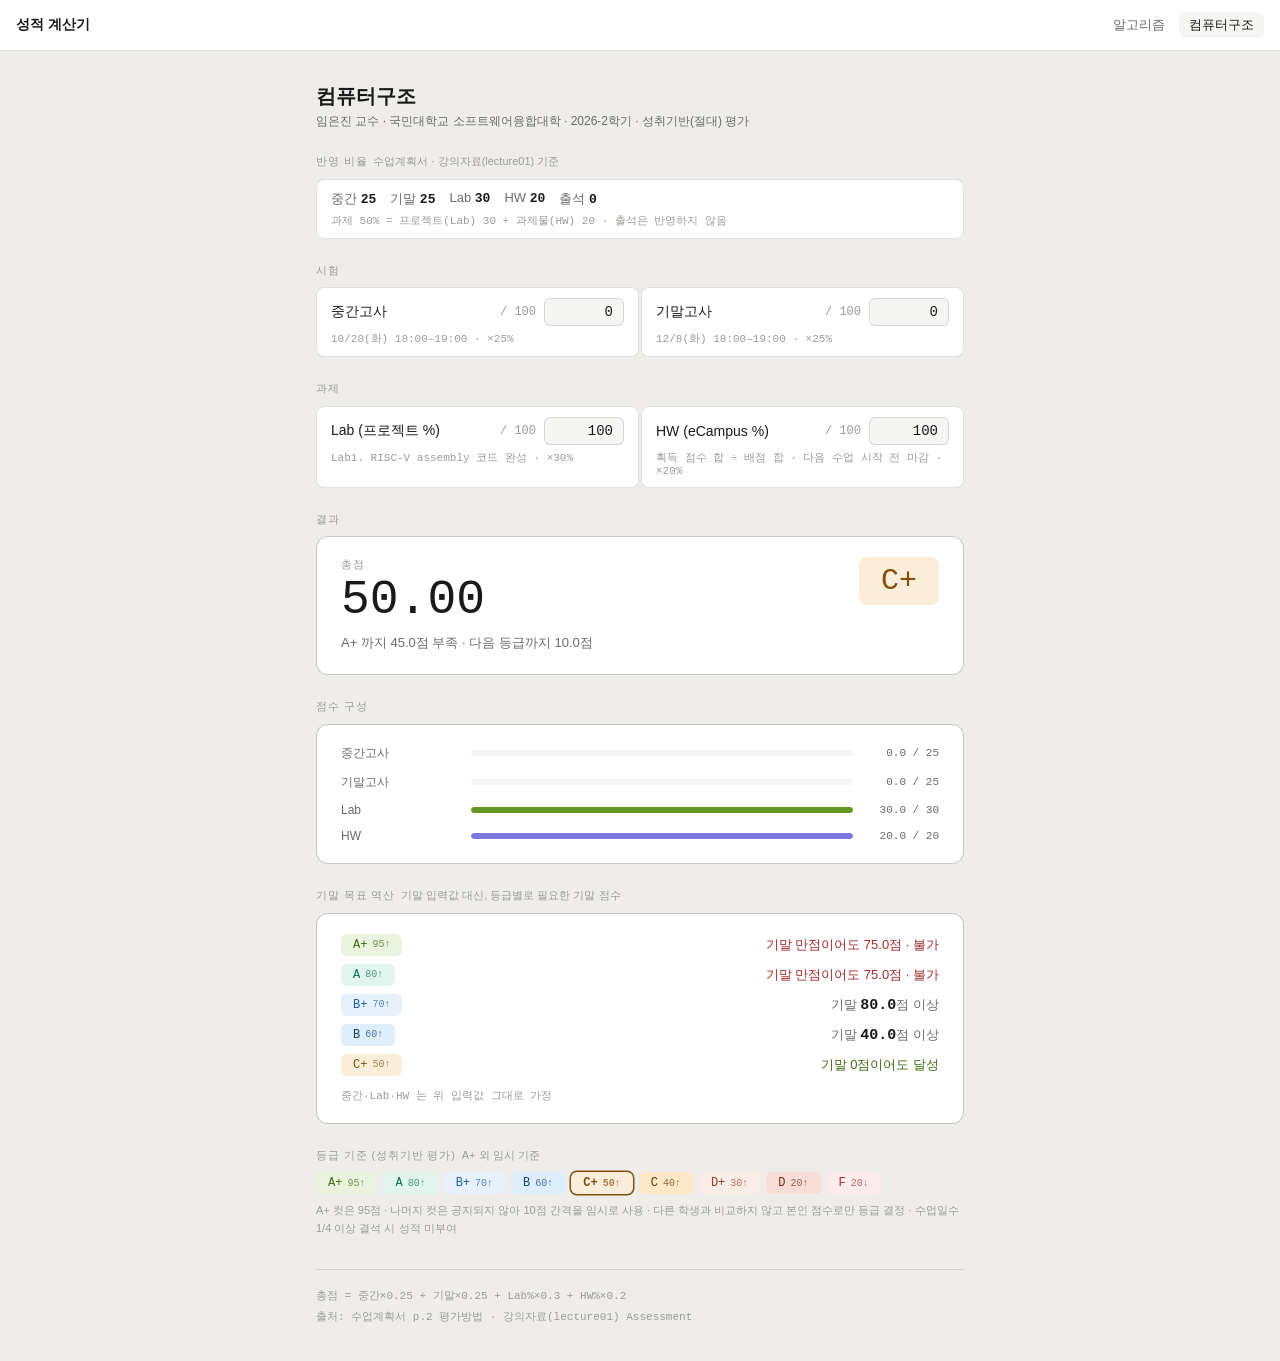
==== ca.html @ c1d2cad6 "fix: 컴퓨터구조 향상분 보너스 제거, A+ 컷 95점으로 변경 - 향상분 없음 확인 → 가중치 입력·막대·역산 반영 제거 - A+ 95 (나머지 컷은 미공지라 임시 10점 간격" ====
<!DOCTYPE html>
<html lang="ko">
<head>
  <meta charset="UTF-8">
  <meta name="viewport" content="width=device-width, initial-scale=1.0">
  <title>컴퓨터구조 성적 계산기</title>
  <meta name="description" content="국민대 소프트웨어융합대학 컴퓨터구조(임은진 교수) 2026-2학기 성적 계산기">
  <link rel="stylesheet" href="style.css">
</head>
<body>
  <nav class="nav">
    <a class="nav-brand" href="index.html">성적 계산기</a>
    <div class="nav-links">
      <a href="index.html" class="nav-link">알고리즘</a>
      <a href="ca.html" class="nav-link active">컴퓨터구조</a>
    </div>
  </nav>

  <div class="container">
    <div class="page-header">
      <h1>컴퓨터구조</h1>
      <p>임은진 교수 · 국민대학교 소프트웨어융합대학 · 2026-2학기 · 성취기반(절대) 평가</p>
    </div>

    <!-- 반영 비율 -->
    <p class="section-label">
      반영 비율
      <span class="section-label-sub">수업계획서 · 강의자료(lecture01) 기준</span>
    </p>
    <div class="input-card">
      <div class="weights-row">
        <span>중간 <b>25</b></span><span>기말 <b>25</b></span><span>Lab <b>30</b></span>
        <span>HW <b>20</b></span><span>출석 <b>0</b></span>
      </div>
      <div class="convert-hint">과제 50% = 프로젝트(Lab) 30 + 과제물(HW) 20 · 출석은 반영하지 않음</div>
    </div>

    <!-- 시험 -->
    <p class="section-label">시험</p>
    <div class="input-grid-2">
      <div class="input-card">
        <div class="input-row">
          <span class="input-label">중간고사</span>
          <div class="input-right">
            <span class="input-max">/ 100</span>
            <input type="number" id="mid" min="0" max="100" step="0.5" value="0">
          </div>
        </div>
        <div class="convert-hint">10/20(화) 18:00–19:00 · ×25%</div>
      </div>
      <div class="input-card">
        <div class="input-row">
          <span class="input-label">기말고사</span>
          <div class="input-right">
            <span class="input-max">/ 100</span>
            <input type="number" id="fin" min="0" max="100" step="0.5" value="0">
          </div>
        </div>
        <div class="convert-hint">12/8(화) 18:00–19:00 · ×25%</div>
      </div>
    </div>

    <!-- 과제 -->
    <p class="section-label">과제</p>
    <div class="input-grid-2">
      <div class="input-card">
        <div class="input-row">
          <span class="input-label">Lab (프로젝트 %)</span>
          <div class="input-right">
            <span class="input-max">/ 100</span>
            <input type="number" id="lab" min="0" max="100" step="1" value="100">
          </div>
        </div>
        <div class="convert-hint">Lab1. RISC-V assembly 코드 완성 · ×30%</div>
      </div>
      <div class="input-card">
        <div class="input-row">
          <span class="input-label">HW (eCampus %)</span>
          <div class="input-right">
            <span class="input-max">/ 100</span>
            <input type="number" id="hw" min="0" max="100" step="1" value="100">
          </div>
        </div>
        <div class="convert-hint">획득 점수 합 ÷ 배점 합 · 다음 수업 시작 전 마감 · ×20%</div>
      </div>
    </div>

    <!-- 결과 -->
    <p class="section-label">결과</p>
    <div class="result-card">
      <div class="result-top">
        <div>
          <div class="result-label">총점</div>
          <div class="score-total" id="total">0.00</div>
        </div>
        <div class="grade-badge grade-f" id="grade-badge">F</div>
      </div>
      <div class="hint-text" id="hint"></div>
    </div>

    <!-- 점수 구성 바 차트 -->
    <p class="section-label">점수 구성</p>
    <div class="result-card">
      <div class="bar-section">
        <div class="bar-row">
          <span class="bar-label">중간고사</span>
          <div class="bar-track"><div class="bar-fill" id="bar-mid"></div></div>
          <span class="bar-val" id="bar-mid-val">0.0 / 25</span>
        </div>
        <div class="bar-row">
          <span class="bar-label">기말고사</span>
          <div class="bar-track"><div class="bar-fill" id="bar-fin"></div></div>
          <span class="bar-val" id="bar-fin-val">0.0 / 25</span>
        </div>
        <div class="bar-row">
          <span class="bar-label">Lab</span>
          <div class="bar-track"><div class="bar-fill" id="bar-lab"></div></div>
          <span class="bar-val" id="bar-lab-val">0.0 / 30</span>
        </div>
        <div class="bar-row">
          <span class="bar-label">HW</span>
          <div class="bar-track"><div class="bar-fill" id="bar-hw"></div></div>
          <span class="bar-val" id="bar-hw-val">0.0 / 20</span>
        </div>
      </div>
    </div>

    <!-- 기말 목표 역산 -->
    <p class="section-label">
      기말 목표 역산
      <span class="section-label-sub">기말 입력값 대신, 등급별로 필요한 기말 점수</span>
    </p>
    <div class="result-card">
      <div class="goal-list" id="goal-list"></div>
      <div class="convert-hint goal-note">중간·Lab·HW 는 위 입력값 그대로 가정</div>
    </div>

    <!-- 등급 기준 -->
    <p class="section-label">
      등급 기준 (성취기반 평가)
      <span class="section-label-sub">A+ 외 임시 기준</span>
    </p>
    <div class="grade-chips" id="grade-chips">
      <div class="grade-chip grade-ap" data-grade="A+">A+ <span class="threshold">95↑</span></div>
      <div class="grade-chip grade-a" data-grade="A">A <span class="threshold">80↑</span></div>
      <div class="grade-chip grade-bp" data-grade="B+">B+ <span class="threshold">70↑</span></div>
      <div class="grade-chip grade-b" data-grade="B">B <span class="threshold">60↑</span></div>
      <div class="grade-chip grade-cp" data-grade="C+">C+ <span class="threshold">50↑</span></div>
      <div class="grade-chip grade-c" data-grade="C">C <span class="threshold">40↑</span></div>
      <div class="grade-chip grade-dp" data-grade="D+">D+ <span class="threshold">30↑</span></div>
      <div class="grade-chip grade-d" data-grade="D">D <span class="threshold">20↑</span></div>
      <div class="grade-chip grade-f" data-grade="F">F <span class="threshold">20↓</span></div>
    </div>
    <p class="grade-note">A+ 컷은 95점 · 나머지 컷은 공지되지 않아 10점 간격을 임시로 사용 · 다른 학생과 비교하지 않고 본인 점수로만 등급 결정 · 수업일수 1/4 이상 결석 시 성적 미부여</p>

    <div class="page-footer">
      <div class="formula-text">
        총점 = 중간×0.25 + 기말×0.25 + Lab%×0.3 + HW%×0.2<br>
        출처: 수업계획서 p.2 평가방법 · 강의자료(lecture01) Assessment
      </div>
    </div>
  </div>

  <script>
    const W = { mid: 25, fin: 25, lab: 30, hw: 20 }; // 수업계획서 평가방법
    const GRADES = [
      [95, 'A+', 'grade-ap'], [80, 'A', 'grade-a'], [70, 'B+', 'grade-bp'],
      [60, 'B', 'grade-b'], [50, 'C+', 'grade-cp'], [40, 'C', 'grade-c'],
      [30, 'D+', 'grade-dp'], [20, 'D', 'grade-d'],
    ];
    const GOAL_TARGETS = GRADES.slice(0, 5); // A+ ~ C+

    function clamp(v, mn, mx) { return Math.min(mx, Math.max(mn, parseFloat(v) || 0)); }
    function val(id, mn, mx) { return clamp(document.getElementById(id).value, mn, mx); }
    function setText(id, text) { document.getElementById(id).textContent = text; }

    function getGrade(s) {
      for (const [min, label, cls] of GRADES) if (s >= min) return [label, cls];
      return ['F', 'grade-f'];
    }

    function setBar(id, v, max, color) {
      const fill = document.getElementById(id);
      fill.style.width = (max > 0 ? Math.min(v / max, 1) * 100 : 0) + '%';
      fill.style.background = color;
      setText(id + '-val', `${v.toFixed(1)} / ${max}`);
    }

    // 기말 점수 f(0~100)로 목표 총점 target 에 닿으려면 필요한 최소 f. total(f) = base + wf·f
    function neededFinal(target, base, wf) {
      if (base >= target) return 0;
      const f = (target - base) / wf;
      return f > 100 ? null : f;
    }

    function renderGoals(base, wf) {
      const maxTotal = base + wf * 100;
      document.getElementById('goal-list').innerHTML = GOAL_TARGETS.map(([min, label, cls]) => {
        const f = neededFinal(min, base, wf);
        let text;
        if (f === 0)        text = '<span class="goal-ok">기말 0점이어도 달성</span>';
        else if (f === null) text = `<span class="goal-no">기말 만점이어도 ${maxTotal.toFixed(1)}점 · 불가</span>`;
        else                text = `기말 <b>${(Math.ceil(f * 10 - 1e-9) / 10).toFixed(1)}</b>점 이상`;
        return `<div class="goal-row"><span class="grade-chip ${cls}">${label} <span class="threshold">${min}↑</span></span><span class="goal-text">${text}</span></div>`;
      }).join('');
    }

    function calc() {
      const vMid  = val('mid', 0, 100) * W.mid / 100;
      const vFin  = val('fin', 0, 100) * W.fin / 100;
      const vLab  = val('lab', 0, 100) * W.lab / 100;
      const vHw   = val('hw', 0, 100) * W.hw / 100;
      const base  = vMid + vLab + vHw; // 기말 제외
      const total = base + vFin;

      setText('total', total.toFixed(2));

      const [grade, gradeClass] = getGrade(total);
      const badge = document.getElementById('grade-badge');
      badge.textContent = grade;
      badge.className = 'grade-badge ' + gradeClass;
      document.querySelectorAll('#grade-chips .grade-chip').forEach(c =>
        c.classList.toggle('current', c.dataset.grade === grade));

      const aPlus = GRADES[0][0];
      if (total >= aPlus) {
        setText('hint', `A+ 기준(${aPlus}점)을 충족합니다`);
      } else {
        const nextUp = Math.min(...GRADES.map(g => g[0]).filter(t => t > total));
        setText('hint', `A+ 까지 ${(aPlus - total).toFixed(1)}점 부족  ·  다음 등급까지 ${(nextUp - total).toFixed(1)}점`);
      }

      setBar('bar-mid', vMid, W.mid, '#378ADD');
      setBar('bar-fin', vFin, W.fin, '#1D9E75');
      setBar('bar-lab', vLab, W.lab, '#639922');
      setBar('bar-hw',  vHw,  W.hw,  '#7F77DD');

      renderGoals(base, W.fin / 100);
    }

    document.querySelectorAll('input[type=number]').forEach(el => el.addEventListener('input', calc));
    calc();
  </script>
</body>
</html>
---- style.css ----
:root {
  --bg: #ffffff;
  --bg-secondary: #f5f5f3;
  --bg-tertiary: #eeede9;
  --text: #1a1a1a;
  --text-secondary: #6b6b68;
  --text-tertiary: #9b9b98;
  --border: rgba(0,0,0,0.12);
  --border-strong: rgba(0,0,0,0.22);
  --radius-md: 8px;
  --radius-lg: 12px;
  --font-mono: 'SF Mono', 'Fira Code', monospace;
  --font-sans: 'Pretendard', -apple-system, BlinkMacSystemFont, 'Segoe UI', sans-serif;
}

@media (prefers-color-scheme: dark) {
  :root {
    --bg: #1e1e1c;
    --bg-secondary: #272725;
    --bg-tertiary: #2f2f2c;
    --text: #f0efeb;
    --text-secondary: #9b9b98;
    --text-tertiary: #6b6b68;
    --border: rgba(255,255,255,0.10);
    --border-strong: rgba(255,255,255,0.18);
  }
}

*, *::before, *::after { box-sizing: border-box; margin: 0; padding: 0; }

body {
  font-family: var(--font-sans);
  background: var(--bg-tertiary);
  color: var(--text);
  min-height: 100vh;
}

/* ── Nav ── */
.nav {
  display: flex;
  align-items: center;
  justify-content: space-between;
  border-bottom: 0.5px solid var(--border);
  padding: 0.75rem 1rem;
  background: var(--bg);
  position: sticky;
  top: 0;
  z-index: 10;
}

.nav-brand {
  font-size: 14px;
  font-weight: 600;
  color: var(--text);
  text-decoration: none;
}

.nav-links { display: flex; gap: 4px; }

.nav-link {
  font-size: 13px;
  color: var(--text-secondary);
  text-decoration: none;
  padding: 4px 10px;
  border-radius: 6px;
  transition: color 0.1s, background 0.1s;
}

.nav-link:hover { color: var(--text); background: var(--bg-secondary); }
.nav-link.active { color: var(--text); font-weight: 500; background: var(--bg-secondary); }

/* ── Container ── */
.container {
  max-width: 680px;
  margin: 0 auto;
  padding: 2rem 1rem;
}

/* ── Page header ── */
.page-header { margin-bottom: 0.25rem; }
.page-header h1 { font-size: 20px; font-weight: 600; margin-bottom: 3px; }
.page-header p { font-size: 12px; color: var(--text-secondary); }

/* ── Section label ── */
.section-label {
  font-size: 11px;
  font-weight: 500;
  color: var(--text-tertiary);
  letter-spacing: 0.08em;
  text-transform: uppercase;
  margin: 1.5rem 0 0.6rem;
  display: flex;
  align-items: center;
  gap: 6px;
}

.section-label-sub {
  font-size: 11px;
  font-weight: 400;
  color: var(--text-tertiary);
  text-transform: none;
  letter-spacing: 0;
}

/* ── Input stack ── */
.input-stack { display: flex; flex-direction: column; gap: 2px; }

/* ── Input card ── */
.input-card {
  background: var(--bg);
  border: 0.5px solid var(--border);
  border-radius: var(--radius-md);
  padding: 10px 14px;
}

.input-row {
  display: flex;
  align-items: center;
  justify-content: space-between;
}

.input-label { font-size: 14px; color: var(--text); }

.input-right { display: flex; align-items: center; gap: 8px; }

.input-max {
  font-size: 12px;
  color: var(--text-tertiary);
  font-family: var(--font-mono);
}

/* ── Number input ── */
input[type=number] {
  font-family: var(--font-mono);
  font-size: 14px;
  font-weight: 500;
  background: var(--bg-secondary);
  color: var(--text);
  width: 80px;
  text-align: right;
  border: 0.5px solid var(--border);
  border-radius: 6px;
  padding: 5px 10px;
  outline: none;
  -moz-appearance: textfield;
}

input[type=number]:focus { border-color: var(--border-strong); }

input[type=number]::-webkit-outer-spin-button,
input[type=number]::-webkit-inner-spin-button {
  -webkit-appearance: none;
  margin: 0;
}

/* ── Subtotal row ── */
.subtotal-row {
  display: flex;
  justify-content: space-between;
  align-items: center;
  margin-top: 8px;
  padding-top: 8px;
  border-top: 0.5px solid var(--border);
}

.subtotal-label { font-size: 12px; color: var(--text-secondary); }
.subtotal-val { font-size: 12px; font-family: var(--font-mono); color: var(--text); }

/* ── Convert / bonus hint ── */
.convert-hint {
  font-size: 11px;
  color: var(--text-tertiary);
  font-family: var(--font-mono);
  margin-top: 5px;
}

/* ── Result card ── */
.result-card {
  background: var(--bg);
  border: 0.5px solid var(--border-strong);
  border-radius: var(--radius-lg);
  padding: 1.25rem 1.5rem;
}

.result-top {
  display: flex;
  align-items: flex-start;
  justify-content: space-between;
}

.result-label {
  font-size: 11px;
  font-weight: 500;
  color: var(--text-tertiary);
  letter-spacing: 0.08em;
  text-transform: uppercase;
  margin-bottom: 4px;
}

.score-total {
  font-size: 48px;
  font-weight: 500;
  font-family: var(--font-mono);
  line-height: 1;
  color: var(--text);
}

/* ── Grade badge ── */
.grade-badge {
  font-size: 30px;
  font-weight: 500;
  font-family: var(--font-mono);
  padding: 6px 22px;
  border-radius: var(--radius-md);
  line-height: 1.2;
  white-space: nowrap;
}

/* ── Grade badge colors ── */
.grade-ap { background: #EAF3DE; color: #3B6D11; }
.grade-a  { background: #E1F5EE; color: #0F6E56; }
.grade-bp { background: #E6F1FB; color: #185FA5; }
.grade-b  { background: #deeefb; color: #0C447C; }
.grade-cp { background: #FAEEDA; color: #854F0B; }
.grade-c  { background: #fde8c8; color: #633806; }
.grade-dp { background: #FAECE7; color: #993C1D; }
.grade-d  { background: #f7ddd5; color: #712B13; }
.grade-f  { background: #FCEBEB; color: #A32D2D; }

@media (prefers-color-scheme: dark) {
  .grade-ap { background: #173404; color: #C0DD97; }
  .grade-a  { background: #04342C; color: #9FE1CB; }
  .grade-bp { background: #042C53; color: #B5D4F4; }
  .grade-b  { background: #042C53; color: #85B7EB; }
  .grade-cp { background: #412402; color: #FAC775; }
  .grade-c  { background: #412402; color: #EF9F27; }
  .grade-dp { background: #4A1B0C; color: #F0997B; }
  .grade-d  { background: #4A1B0C; color: #F5C4B3; }
  .grade-f  { background: #501313; color: #F7C1C1; }
}

/* ── Hint text ── */
.hint-text {
  font-size: 13px;
  color: var(--text-secondary);
  margin-top: 10px;
  min-height: 20px;
}

/* ── Bar chart ── */
.bar-section { display: flex; flex-direction: column; gap: 12px; }

.bar-row { display: flex; align-items: center; gap: 10px; }

.bar-label {
  font-size: 12px;
  color: var(--text-secondary);
  width: 120px;
  flex-shrink: 0;
}

.bar-track {
  flex: 1;
  height: 6px;
  background: var(--bg-secondary);
  border-radius: 3px;
  overflow: hidden;
}

.bar-fill {
  height: 100%;
  border-radius: 3px;
  width: 0%;
  transition: width 0.35s cubic-bezier(0.4,0,0.2,1);
}

.bar-val {
  font-size: 11px;
  font-family: var(--font-mono);
  color: var(--text-secondary);
  width: 76px;
  text-align: right;
  flex-shrink: 0;
}

/* ── Grade chips table ── */
.grade-chips { display: flex; flex-wrap: wrap; gap: 6px; }

.grade-chip {
  font-size: 12px;
  font-family: var(--font-mono);
  padding: 4px 12px;
  border-radius: 6px;
  display: flex;
  align-items: center;
  gap: 5px;
}

.grade-chip .threshold { font-size: 10px; opacity: 0.7; }

.grade-note {
  font-size: 11px;
  color: var(--text-tertiary);
  margin-top: 8px;
  line-height: 1.6;
}

/* ── Footer ── */
.page-footer {
  margin-top: 2rem;
  padding-top: 1rem;
  border-top: 0.5px solid var(--border);
}

.formula-text {
  font-size: 11px;
  font-family: var(--font-mono);
  color: var(--text-tertiary);
  line-height: 1.9;
}

/* ── Segmented control (preset) ── */
.seg-group {
  display: flex;
  gap: 2px;
  background: var(--bg-secondary);
  border-radius: 7px;
  padding: 2px;
  width: 100%;
}

.seg-btn {
  flex: 1;
  font-family: var(--font-sans);
  font-size: 13px;
  color: var(--text-secondary);
  background: transparent;
  border: none;
  border-radius: 5px;
  padding: 6px 10px;
  cursor: pointer;
  transition: color 0.1s, background 0.1s;
}

.seg-btn:hover { color: var(--text); }
.seg-btn.active { color: var(--text); font-weight: 500; background: var(--bg); box-shadow: 0 0 0 0.5px var(--border-strong); }

.seg-compact { margin-top: 8px; }
.seg-compact .seg-btn { font-size: 12px; padding: 5px 6px; }

.weights-row {
  display: flex;
  flex-wrap: wrap;
  gap: 4px 14px;
  font-size: 13px;
  color: var(--text-secondary);
}
.weights-row b { font-family: var(--font-mono); font-weight: 600; color: var(--text); }

/* ── Goal (기말 역산) ── */
.goal-list { display: flex; flex-direction: column; gap: 8px; }

.goal-row {
  display: flex;
  align-items: center;
  justify-content: space-between;
  gap: 10px;
}

.goal-text { font-size: 13px; color: var(--text-secondary); text-align: right; }
.goal-text b { font-family: var(--font-mono); font-size: 15px; font-weight: 600; color: var(--text); }
.goal-ok { color: #3B6D11; }
.goal-no { color: #A32D2D; }
.goal-note { margin-top: 12px; }

@media (prefers-color-scheme: dark) {
  .goal-ok { color: #C0DD97; }
  .goal-no { color: #F7C1C1; }
}

.grade-chip.current { box-shadow: 0 0 0 1.5px currentColor; font-weight: 600; }

.hidden { display: none !important; }
.input-grid-2 .span-2 { grid-column: 1 / -1; }

/* ── 2-col grid for inputs ── */
.input-grid-2 {
  display: grid;
  grid-template-columns: 1fr 1fr;
  gap: 2px;
}

/* ── Responsive ── */
@media (max-width: 520px) {
  .input-grid-2 { grid-template-columns: 1fr; }
  .score-total { font-size: 40px; }
  .bar-label { width: 90px; }
  .bar-val { width: 62px; }
  .grade-badge { font-size: 24px; padding: 6px 14px; }
}
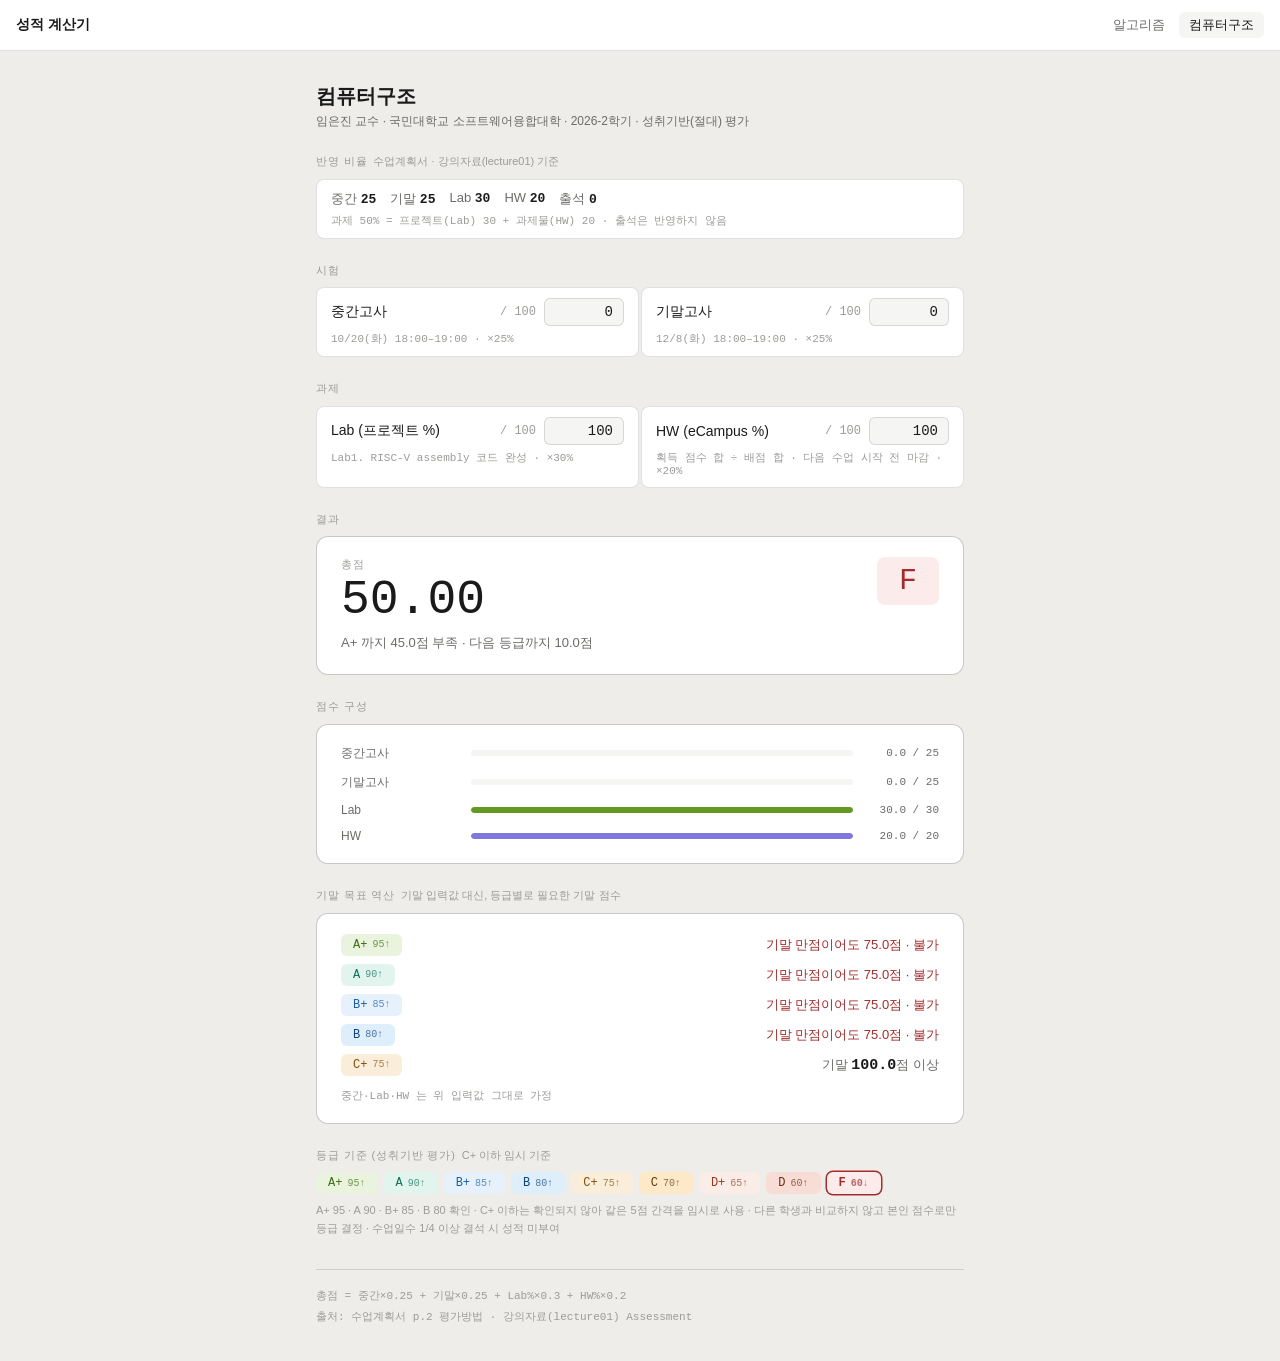
==== commit 6a2c9181: "fix: 컴퓨터구조 등급 컷 A 90 · B+ 85 · B 80 반영 - C+ 이하는 미확인이라 같은 5점 간격(75/70/65/60)으로 임시 표시  Co-Authored-By:" ====
--- a/ca.html
+++ b/ca.html
@@ -138,20 +138,20 @@
     <!-- 등급 기준 -->
     <p class="section-label">
       등급 기준 (성취기반 평가)
-      <span class="section-label-sub">A+ 외 임시 기준</span>
+      <span class="section-label-sub">C+ 이하 임시 기준</span>
     </p>
     <div class="grade-chips" id="grade-chips">
       <div class="grade-chip grade-ap" data-grade="A+">A+ <span class="threshold">95↑</span></div>
-      <div class="grade-chip grade-a" data-grade="A">A <span class="threshold">80↑</span></div>
-      <div class="grade-chip grade-bp" data-grade="B+">B+ <span class="threshold">70↑</span></div>
-      <div class="grade-chip grade-b" data-grade="B">B <span class="threshold">60↑</span></div>
-      <div class="grade-chip grade-cp" data-grade="C+">C+ <span class="threshold">50↑</span></div>
-      <div class="grade-chip grade-c" data-grade="C">C <span class="threshold">40↑</span></div>
-      <div class="grade-chip grade-dp" data-grade="D+">D+ <span class="threshold">30↑</span></div>
-      <div class="grade-chip grade-d" data-grade="D">D <span class="threshold">20↑</span></div>
-      <div class="grade-chip grade-f" data-grade="F">F <span class="threshold">20↓</span></div>
-    </div>
-    <p class="grade-note">A+ 컷은 95점 · 나머지 컷은 공지되지 않아 10점 간격을 임시로 사용 · 다른 학생과 비교하지 않고 본인 점수로만 등급 결정 · 수업일수 1/4 이상 결석 시 성적 미부여</p>
+      <div class="grade-chip grade-a" data-grade="A">A <span class="threshold">90↑</span></div>
+      <div class="grade-chip grade-bp" data-grade="B+">B+ <span class="threshold">85↑</span></div>
+      <div class="grade-chip grade-b" data-grade="B">B <span class="threshold">80↑</span></div>
+      <div class="grade-chip grade-cp" data-grade="C+">C+ <span class="threshold">75↑</span></div>
+      <div class="grade-chip grade-c" data-grade="C">C <span class="threshold">70↑</span></div>
+      <div class="grade-chip grade-dp" data-grade="D+">D+ <span class="threshold">65↑</span></div>
+      <div class="grade-chip grade-d" data-grade="D">D <span class="threshold">60↑</span></div>
+      <div class="grade-chip grade-f" data-grade="F">F <span class="threshold">60↓</span></div>
+    </div>
+    <p class="grade-note">A+ 95 · A 90 · B+ 85 · B 80 확인 · C+ 이하는 확인되지 않아 같은 5점 간격을 임시로 사용 · 다른 학생과 비교하지 않고 본인 점수로만 등급 결정 · 수업일수 1/4 이상 결석 시 성적 미부여</p>
 
     <div class="page-footer">
       <div class="formula-text">
@@ -164,9 +164,9 @@
   <script>
     const W = { mid: 25, fin: 25, lab: 30, hw: 20 }; // 수업계획서 평가방법
     const GRADES = [
-      [95, 'A+', 'grade-ap'], [80, 'A', 'grade-a'], [70, 'B+', 'grade-bp'],
-      [60, 'B', 'grade-b'], [50, 'C+', 'grade-cp'], [40, 'C', 'grade-c'],
-      [30, 'D+', 'grade-dp'], [20, 'D', 'grade-d'],
+      [95, 'A+', 'grade-ap'], [90, 'A', 'grade-a'], [85, 'B+', 'grade-bp'],
+      [80, 'B', 'grade-b'], [75, 'C+', 'grade-cp'], [70, 'C', 'grade-c'], // C+ 이하 임시
+      [65, 'D+', 'grade-dp'], [60, 'D', 'grade-d'],
     ];
     const GOAL_TARGETS = GRADES.slice(0, 5); // A+ ~ C+
 
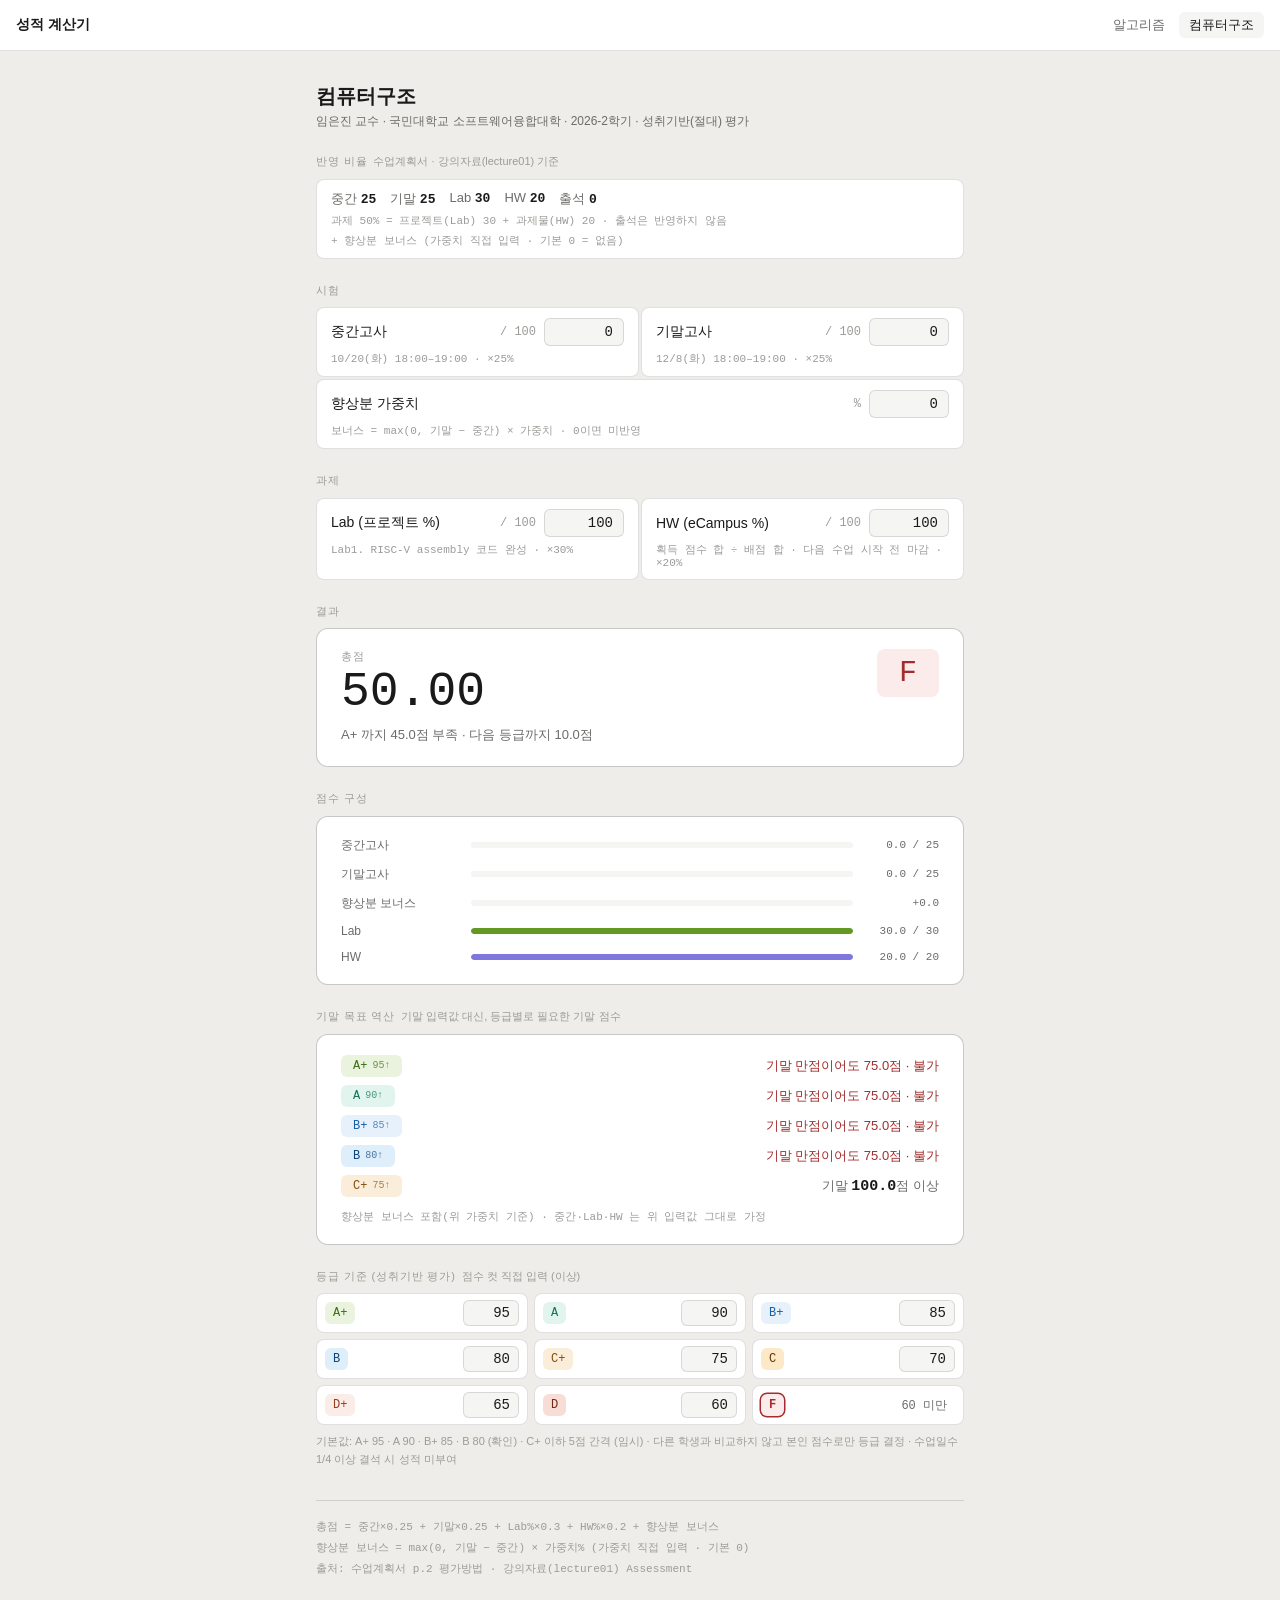
==== commit b61b5044: "feat: 컴퓨터구조 등급 컷·향상분 가중치 직접 입력 - 등급 컷 A+~D 입력칸(기본 95/90/85/80 확인, C+ 이하 임시), F 는 D컷 미만 자동 - 컷 순서가 어긋" ====
--- a/ca.html
+++ b/ca.html
@@ -33,6 +33,7 @@
         <span>HW <b>20</b></span><span>출석 <b>0</b></span>
       </div>
       <div class="convert-hint">과제 50% = 프로젝트(Lab) 30 + 과제물(HW) 20 · 출석은 반영하지 않음</div>
+      <div class="convert-hint">+ 향상분 보너스 (가중치 직접 입력 · 기본 0 = 없음)</div>
     </div>
 
     <!-- 시험 -->
@@ -57,6 +58,16 @@
           </div>
         </div>
         <div class="convert-hint">12/8(화) 18:00–19:00 · ×25%</div>
+      </div>
+      <div class="input-card span-2">
+        <div class="input-row">
+          <span class="input-label">향상분 가중치</span>
+          <div class="input-right">
+            <span class="input-max">%</span>
+            <input type="number" id="bonus-w" min="0" max="100" step="5" value="0">
+          </div>
+        </div>
+        <div class="convert-hint" id="bonus-hint">보너스 = max(0, 기말 − 중간) × 가중치 · 0이면 미반영</div>
       </div>
     </div>
 
@@ -113,6 +124,11 @@
           <span class="bar-val" id="bar-fin-val">0.0 / 25</span>
         </div>
         <div class="bar-row">
+          <span class="bar-label">향상분 보너스</span>
+          <div class="bar-track"><div class="bar-fill" id="bar-bonus"></div></div>
+          <span class="bar-val" id="bar-bonus-val">+0.0</span>
+        </div>
+        <div class="bar-row">
           <span class="bar-label">Lab</span>
           <div class="bar-track"><div class="bar-fill" id="bar-lab"></div></div>
           <span class="bar-val" id="bar-lab-val">0.0 / 30</span>
@@ -132,30 +148,32 @@
     </p>
     <div class="result-card">
       <div class="goal-list" id="goal-list"></div>
-      <div class="convert-hint goal-note">중간·Lab·HW 는 위 입력값 그대로 가정</div>
+      <div class="convert-hint goal-note">향상분 보너스 포함(위 가중치 기준) · 중간·Lab·HW 는 위 입력값 그대로 가정</div>
     </div>
 
     <!-- 등급 기준 -->
     <p class="section-label">
       등급 기준 (성취기반 평가)
-      <span class="section-label-sub">C+ 이하 임시 기준</span>
+      <span class="section-label-sub">점수 컷 직접 입력 (이상)</span>
     </p>
-    <div class="grade-chips" id="grade-chips">
-      <div class="grade-chip grade-ap" data-grade="A+">A+ <span class="threshold">95↑</span></div>
-      <div class="grade-chip grade-a" data-grade="A">A <span class="threshold">90↑</span></div>
-      <div class="grade-chip grade-bp" data-grade="B+">B+ <span class="threshold">85↑</span></div>
-      <div class="grade-chip grade-b" data-grade="B">B <span class="threshold">80↑</span></div>
-      <div class="grade-chip grade-cp" data-grade="C+">C+ <span class="threshold">75↑</span></div>
-      <div class="grade-chip grade-c" data-grade="C">C <span class="threshold">70↑</span></div>
-      <div class="grade-chip grade-dp" data-grade="D+">D+ <span class="threshold">65↑</span></div>
-      <div class="grade-chip grade-d" data-grade="D">D <span class="threshold">60↑</span></div>
-      <div class="grade-chip grade-f" data-grade="F">F <span class="threshold">60↓</span></div>
-    </div>
-    <p class="grade-note">A+ 95 · A 90 · B+ 85 · B 80 확인 · C+ 이하는 확인되지 않아 같은 5점 간격을 임시로 사용 · 다른 학생과 비교하지 않고 본인 점수로만 등급 결정 · 수업일수 1/4 이상 결석 시 성적 미부여</p>
+    <div class="cut-grid" id="grade-chips">
+      <label class="cut-item"><span class="grade-chip grade-ap" data-grade="A+">A+</span><input type="number" id="cut-ap" min="0" max="100" step="0.5" value="95"></label>
+      <label class="cut-item"><span class="grade-chip grade-a" data-grade="A">A</span><input type="number" id="cut-a" min="0" max="100" step="0.5" value="90"></label>
+      <label class="cut-item"><span class="grade-chip grade-bp" data-grade="B+">B+</span><input type="number" id="cut-bp" min="0" max="100" step="0.5" value="85"></label>
+      <label class="cut-item"><span class="grade-chip grade-b" data-grade="B">B</span><input type="number" id="cut-b" min="0" max="100" step="0.5" value="80"></label>
+      <label class="cut-item"><span class="grade-chip grade-cp" data-grade="C+">C+</span><input type="number" id="cut-cp" min="0" max="100" step="0.5" value="75"></label>
+      <label class="cut-item"><span class="grade-chip grade-c" data-grade="C">C</span><input type="number" id="cut-c" min="0" max="100" step="0.5" value="70"></label>
+      <label class="cut-item"><span class="grade-chip grade-dp" data-grade="D+">D+</span><input type="number" id="cut-dp" min="0" max="100" step="0.5" value="65"></label>
+      <label class="cut-item"><span class="grade-chip grade-d" data-grade="D">D</span><input type="number" id="cut-d" min="0" max="100" step="0.5" value="60"></label>
+      <div class="cut-item"><span class="grade-chip grade-f" data-grade="F">F</span><span class="cut-f" id="cut-f">60 미만</span></div>
+    </div>
+    <p class="grade-note goal-no hidden" id="cut-warn">컷은 A+ 부터 아래로 갈수록 낮아야 합니다</p>
+    <p class="grade-note">기본값: A+ 95 · A 90 · B+ 85 · B 80 (확인) · C+ 이하 5점 간격 (임시) · 다른 학생과 비교하지 않고 본인 점수로만 등급 결정 · 수업일수 1/4 이상 결석 시 성적 미부여</p>
 
     <div class="page-footer">
       <div class="formula-text">
-        총점 = 중간×0.25 + 기말×0.25 + Lab%×0.3 + HW%×0.2<br>
+        총점 = 중간×0.25 + 기말×0.25 + Lab%×0.3 + HW%×0.2 + 향상분 보너스<br>
+        향상분 보너스 = max(0, 기말 − 중간) × 가중치% (가중치 직접 입력 · 기본 0)<br>
         출처: 수업계획서 p.2 평가방법 · 강의자료(lecture01) Assessment
       </div>
     </div>
@@ -163,40 +181,48 @@
 
   <script>
     const W = { mid: 25, fin: 25, lab: 30, hw: 20 }; // 수업계획서 평가방법
-    const GRADES = [
-      [95, 'A+', 'grade-ap'], [90, 'A', 'grade-a'], [85, 'B+', 'grade-bp'],
-      [80, 'B', 'grade-b'], [75, 'C+', 'grade-cp'], [70, 'C', 'grade-c'], // C+ 이하 임시
-      [65, 'D+', 'grade-dp'], [60, 'D', 'grade-d'],
+    // 등급 컷은 화면 입력값(기본: A+ 95 · A 90 · B+ 85 · B 80 확인, C+ 이하 임시)
+    const GRADE_DEFS = [
+      ['A+', 'grade-ap', 'cut-ap'], ['A', 'grade-a', 'cut-a'], ['B+', 'grade-bp', 'cut-bp'],
+      ['B', 'grade-b', 'cut-b'], ['C+', 'grade-cp', 'cut-cp'], ['C', 'grade-c', 'cut-c'],
+      ['D+', 'grade-dp', 'cut-dp'], ['D', 'grade-d', 'cut-d'],
     ];
-    const GOAL_TARGETS = GRADES.slice(0, 5); // A+ ~ C+
 
     function clamp(v, mn, mx) { return Math.min(mx, Math.max(mn, parseFloat(v) || 0)); }
     function val(id, mn, mx) { return clamp(document.getElementById(id).value, mn, mx); }
     function setText(id, text) { document.getElementById(id).textContent = text; }
 
-    function getGrade(s) {
-      for (const [min, label, cls] of GRADES) if (s >= min) return [label, cls];
+    function readGrades() {
+      return GRADE_DEFS.map(([label, cls, id]) => [val(id, 0, 100), label, cls]);
+    }
+
+    function getGrade(s, grades) {
+      for (const [min, label, cls] of grades) if (s >= min) return [label, cls];
       return ['F', 'grade-f'];
     }
 
-    function setBar(id, v, max, color) {
+    function setBar(id, v, max, color, opts = {}) {
       const fill = document.getElementById(id);
       fill.style.width = (max > 0 ? Math.min(v / max, 1) * 100 : 0) + '%';
       fill.style.background = color;
-      setText(id + '-val', `${v.toFixed(1)} / ${max}`);
-    }
-
-    // 기말 점수 f(0~100)로 목표 총점 target 에 닿으려면 필요한 최소 f. total(f) = base + wf·f
-    function neededFinal(target, base, wf) {
+      const pfx = opts.prefix ? '+' : '';
+      const sfx = opts.noMax  ? '' : ` / ${max}`;
+      setText(id + '-val', `${pfx}${v.toFixed(1)}${sfx}`);
+    }
+
+    // 기말 점수 f(0~100)로 목표 총점 target 에 닿으려면 필요한 최소 f.
+    // total(f) = base + wf·f + wb·max(0, f − mid) 은 f에 대해 증가하는 꺾은선이다.
+    function neededFinal(target, base, wf, wb, mid) {
       if (base >= target) return 0;
-      const f = (target - base) / wf;
+      const f1 = (target - base) / wf;
+      const f = f1 <= mid ? f1 : (target - base + wb * mid) / (wf + wb);
       return f > 100 ? null : f;
     }
 
-    function renderGoals(base, wf) {
-      const maxTotal = base + wf * 100;
-      document.getElementById('goal-list').innerHTML = GOAL_TARGETS.map(([min, label, cls]) => {
-        const f = neededFinal(min, base, wf);
+    function renderGoals(targets, base, wf, wb, mid) {
+      const maxTotal = base + wf * 100 + wb * Math.max(0, 100 - mid);
+      document.getElementById('goal-list').innerHTML = targets.map(([min, label, cls]) => {
+        const f = neededFinal(min, base, wf, wb, mid);
         let text;
         if (f === 0)        text = '<span class="goal-ok">기말 0점이어도 달성</span>';
         else if (f === null) text = `<span class="goal-no">기말 만점이어도 ${maxTotal.toFixed(1)}점 · 불가</span>`;
@@ -206,36 +232,50 @@
     }
 
     function calc() {
-      const vMid  = val('mid', 0, 100) * W.mid / 100;
-      const vFin  = val('fin', 0, 100) * W.fin / 100;
-      const vLab  = val('lab', 0, 100) * W.lab / 100;
-      const vHw   = val('hw', 0, 100) * W.hw / 100;
-      const base  = vMid + vLab + vHw; // 기말 제외
-      const total = base + vFin;
+      const mid    = val('mid', 0, 100);
+      const fin    = val('fin', 0, 100);
+      const wb     = val('bonus-w', 0, 100) / 100; // 향상분 가중치
+      const gain   = Math.max(0, fin - mid);
+      const vMid   = mid * W.mid / 100;
+      const vFin   = fin * W.fin / 100;
+      const vBonus = gain * wb;
+      const vLab   = val('lab', 0, 100) * W.lab / 100;
+      const vHw    = val('hw', 0, 100) * W.hw / 100;
+      const base   = vMid + vLab + vHw; // 기말·향상분 제외
+      const total  = base + vFin + vBonus;
 
       setText('total', total.toFixed(2));
-
-      const [grade, gradeClass] = getGrade(total);
+      setText('bonus-hint', wb > 0
+        ? `향상 ${gain.toFixed(1)}점 × ${(wb * 100).toFixed(0)}% = +${vBonus.toFixed(2)}점 · 기말이 중간보다 낮으면 0`
+        : '보너스 = max(0, 기말 − 중간) × 가중치 · 0이면 미반영');
+
+      const grades = readGrades();
+      const descending = grades.every((g, i) => i === 0 || g[0] < grades[i - 1][0]);
+      document.getElementById('cut-warn').classList.toggle('hidden', descending);
+      setText('cut-f', `${grades[grades.length - 1][0]} 미만`);
+
+      const [grade, gradeClass] = getGrade(total, grades);
       const badge = document.getElementById('grade-badge');
       badge.textContent = grade;
       badge.className = 'grade-badge ' + gradeClass;
       document.querySelectorAll('#grade-chips .grade-chip').forEach(c =>
         c.classList.toggle('current', c.dataset.grade === grade));
 
-      const aPlus = GRADES[0][0];
+      const aPlus = grades[0][0];
       if (total >= aPlus) {
         setText('hint', `A+ 기준(${aPlus}점)을 충족합니다`);
       } else {
-        const nextUp = Math.min(...GRADES.map(g => g[0]).filter(t => t > total));
+        const nextUp = Math.min(...grades.map(g => g[0]).filter(t => t > total));
         setText('hint', `A+ 까지 ${(aPlus - total).toFixed(1)}점 부족  ·  다음 등급까지 ${(nextUp - total).toFixed(1)}점`);
       }
 
       setBar('bar-mid', vMid, W.mid, '#378ADD');
       setBar('bar-fin', vFin, W.fin, '#1D9E75');
+      setBar('bar-bonus', vBonus, 100 * wb, '#EF9F27', { prefix: true, noMax: true });
       setBar('bar-lab', vLab, W.lab, '#639922');
       setBar('bar-hw',  vHw,  W.hw,  '#7F77DD');
 
-      renderGoals(base, W.fin / 100);
+      renderGoals(grades.slice(0, 5), base, W.fin / 100, wb, mid); // A+ ~ C+
     }
 
     document.querySelectorAll('input[type=number]').forEach(el => el.addEventListener('input', calc));
--- a/style.css
+++ b/style.css
@@ -390,6 +390,24 @@
   gap: 2px;
 }
 
+/* ── Editable grade cuts ── */
+.cut-grid { display: grid; grid-template-columns: repeat(3, 1fr); gap: 6px; }
+
+.cut-item {
+  display: flex;
+  align-items: center;
+  justify-content: space-between;
+  gap: 6px;
+  background: var(--bg);
+  border: 0.5px solid var(--border);
+  border-radius: var(--radius-md);
+  padding: 6px 8px;
+}
+
+.cut-item .grade-chip { padding: 4px 8px; }
+.cut-item input[type=number] { width: 56px; padding: 4px 8px; }
+.cut-f { font-size: 12px; font-family: var(--font-mono); color: var(--text-secondary); padding-right: 8px; }
+
 /* ── Responsive ── */
 @media (max-width: 520px) {
   .input-grid-2 { grid-template-columns: 1fr; }
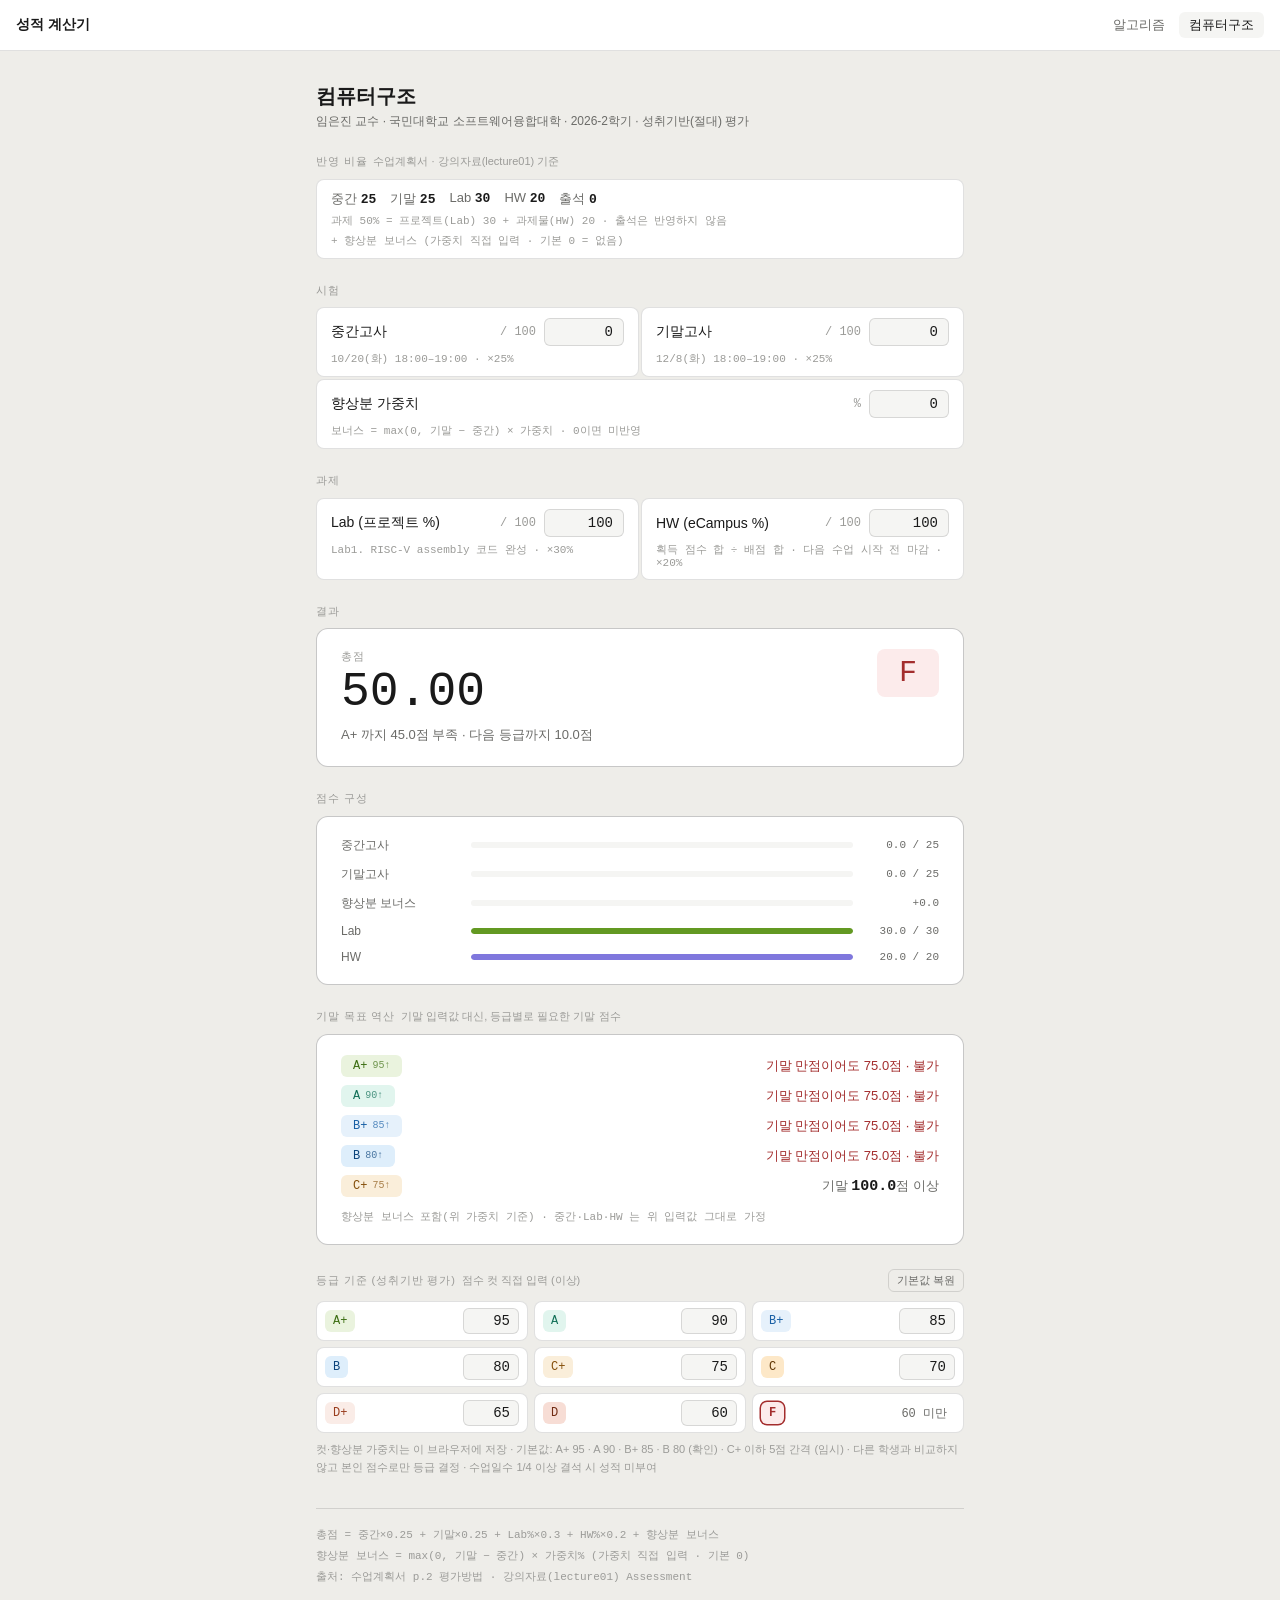
==== commit 5a3e7148: "feat: 컴퓨터구조 등급 컷·향상분 가중치 브라우저 저장 - localStorage 에 저장·복원 (실패 시 기본값으로 동작) - 기본값 복원 버튼 추가  Co-Authored-" ====
--- a/ca.html
+++ b/ca.html
@@ -155,6 +155,7 @@
     <p class="section-label">
       등급 기준 (성취기반 평가)
       <span class="section-label-sub">점수 컷 직접 입력 (이상)</span>
+      <button type="button" class="reset-btn" id="settings-reset">기본값 복원</button>
     </p>
     <div class="cut-grid" id="grade-chips">
       <label class="cut-item"><span class="grade-chip grade-ap" data-grade="A+">A+</span><input type="number" id="cut-ap" min="0" max="100" step="0.5" value="95"></label>
@@ -168,7 +169,7 @@
       <div class="cut-item"><span class="grade-chip grade-f" data-grade="F">F</span><span class="cut-f" id="cut-f">60 미만</span></div>
     </div>
     <p class="grade-note goal-no hidden" id="cut-warn">컷은 A+ 부터 아래로 갈수록 낮아야 합니다</p>
-    <p class="grade-note">기본값: A+ 95 · A 90 · B+ 85 · B 80 (확인) · C+ 이하 5점 간격 (임시) · 다른 학생과 비교하지 않고 본인 점수로만 등급 결정 · 수업일수 1/4 이상 결석 시 성적 미부여</p>
+    <p class="grade-note">컷·향상분 가중치는 이 브라우저에 저장 · 기본값: A+ 95 · A 90 · B+ 85 · B 80 (확인) · C+ 이하 5점 간격 (임시) · 다른 학생과 비교하지 않고 본인 점수로만 등급 결정 · 수업일수 1/4 이상 결석 시 성적 미부여</p>
 
     <div class="page-footer">
       <div class="formula-text">
@@ -278,7 +279,37 @@
       renderGoals(grades.slice(0, 5), base, W.fin / 100, wb, mid); // A+ ~ C+
     }
 
+    // 등급 컷·향상분 가중치는 브라우저(localStorage)에 저장. 저장소를 못 쓰면 기본값으로 동작.
+    const STORE_KEY = 'ca-settings-v1';
+    const SAVED_IDS = ['bonus-w', ...GRADE_DEFS.map(d => d[2])];
+
+    function loadSettings() {
+      try {
+        const saved = JSON.parse(localStorage.getItem(STORE_KEY) || '{}');
+        for (const id of SAVED_IDS) if (saved[id] != null) document.getElementById(id).value = saved[id];
+      } catch (e) {}
+    }
+
+    function saveSettings() {
+      try {
+        localStorage.setItem(STORE_KEY, JSON.stringify(
+          Object.fromEntries(SAVED_IDS.map(id => [id, document.getElementById(id).value]))));
+      } catch (e) {}
+    }
+
+    function resetSettings() {
+      for (const id of SAVED_IDS) {
+        const el = document.getElementById(id);
+        el.value = el.defaultValue;
+      }
+      try { localStorage.removeItem(STORE_KEY); } catch (e) {}
+      calc();
+    }
+
     document.querySelectorAll('input[type=number]').forEach(el => el.addEventListener('input', calc));
+    SAVED_IDS.forEach(id => document.getElementById(id).addEventListener('input', saveSettings));
+    document.getElementById('settings-reset').addEventListener('click', resetSettings);
+    loadSettings();
     calc();
   </script>
 </body>
--- a/style.css
+++ b/style.css
@@ -408,6 +408,21 @@
 .cut-item input[type=number] { width: 56px; padding: 4px 8px; }
 .cut-f { font-size: 12px; font-family: var(--font-mono); color: var(--text-secondary); padding-right: 8px; }
 
+.reset-btn {
+  margin-left: auto;
+  font-family: var(--font-sans);
+  font-size: 11px;
+  letter-spacing: 0;
+  color: var(--text-secondary);
+  background: none;
+  border: 0.5px solid var(--border);
+  border-radius: 6px;
+  padding: 3px 8px;
+  cursor: pointer;
+}
+
+.reset-btn:hover { color: var(--text); border-color: var(--border-strong); }
+
 /* ── Responsive ── */
 @media (max-width: 520px) {
   .input-grid-2 { grid-template-columns: 1fr; }
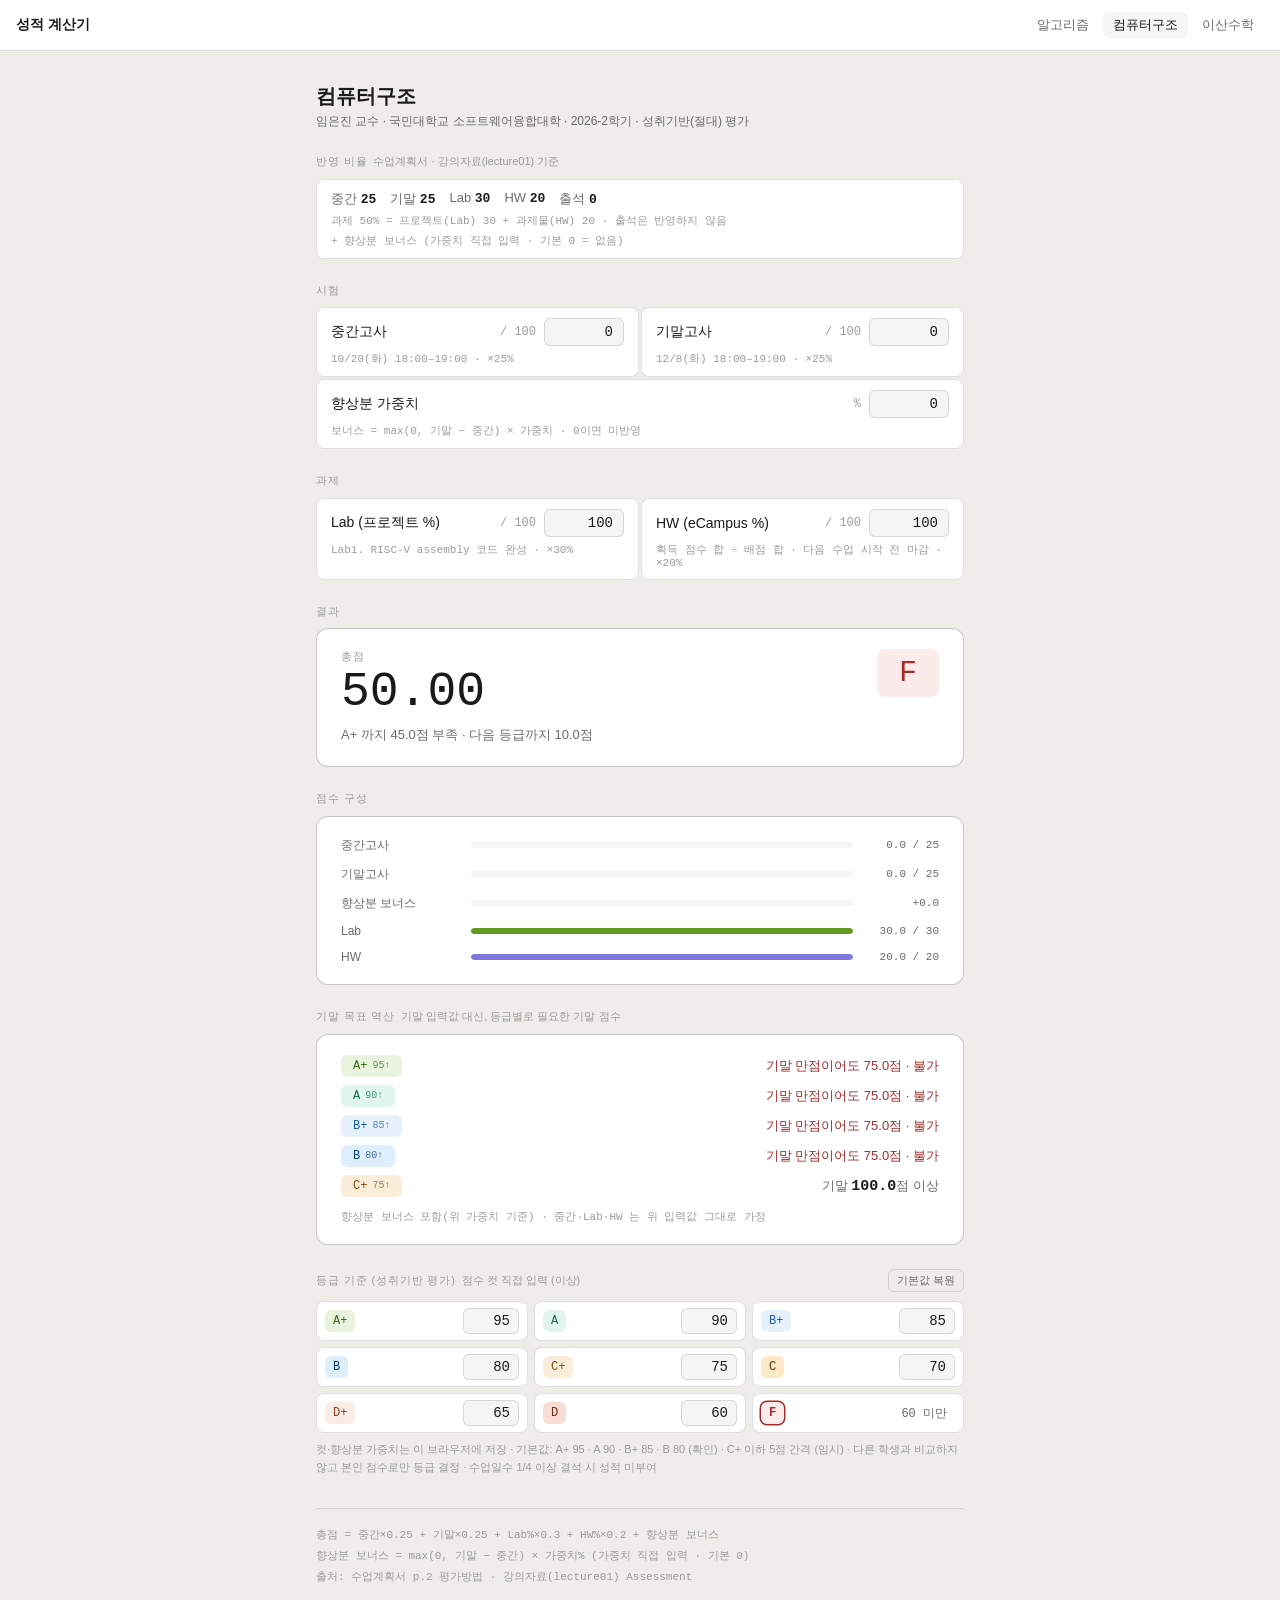
==== commit 9a765880: "이산수학(최승혁) 계산기 추가 · 입력값 브라우저 저장 - dm.html: 이산수학 성적 계산기 (중간30·기말30·퀴즈30·출석10,   보너스 기말고사 퀴즈 회복 최대 +3, " ====
--- a/ca.html
+++ b/ca.html
@@ -13,6 +13,7 @@
     <div class="nav-links">
       <a href="index.html" class="nav-link">알고리즘</a>
       <a href="ca.html" class="nav-link active">컴퓨터구조</a>
+      <a href="dm.html" class="nav-link">이산수학</a>
     </div>
   </nav>
 
@@ -279,35 +280,38 @@
       renderGoals(grades.slice(0, 5), base, W.fin / 100, wb, mid); // A+ ~ C+
     }
 
-    // 등급 컷·향상분 가중치는 브라우저(localStorage)에 저장. 저장소를 못 쓰면 기본값으로 동작.
+    // 입력값(점수·등급 컷·향상분 가중치)을 브라우저(localStorage)에 저장. 저장소를 못 쓰면 기본값으로 동작.
     const STORE_KEY = 'ca-settings-v1';
-    const SAVED_IDS = ['bonus-w', ...GRADE_DEFS.map(d => d[2])];
+    const PERSIST_IDS = Array.from(document.querySelectorAll('input[type=number]')).map(el => el.id);
+    const RESET_IDS = ['bonus-w', ...GRADE_DEFS.map(d => d[2])]; // '기본값 복원' 버튼 대상(컷·가중치만, 점수는 유지)
 
     function loadSettings() {
       try {
         const saved = JSON.parse(localStorage.getItem(STORE_KEY) || '{}');
-        for (const id of SAVED_IDS) if (saved[id] != null) document.getElementById(id).value = saved[id];
+        for (const id of PERSIST_IDS) if (saved[id] != null) document.getElementById(id).value = saved[id];
       } catch (e) {}
     }
 
     function saveSettings() {
       try {
         localStorage.setItem(STORE_KEY, JSON.stringify(
-          Object.fromEntries(SAVED_IDS.map(id => [id, document.getElementById(id).value]))));
+          Object.fromEntries(PERSIST_IDS.map(id => [id, document.getElementById(id).value]))));
       } catch (e) {}
     }
 
     function resetSettings() {
-      for (const id of SAVED_IDS) {
+      for (const id of RESET_IDS) {
         const el = document.getElementById(id);
         el.value = el.defaultValue;
       }
-      try { localStorage.removeItem(STORE_KEY); } catch (e) {}
+      saveSettings(); // 점수 입력값은 유지, 컷·가중치만 기본값으로
       calc();
     }
 
-    document.querySelectorAll('input[type=number]').forEach(el => el.addEventListener('input', calc));
-    SAVED_IDS.forEach(id => document.getElementById(id).addEventListener('input', saveSettings));
+    document.querySelectorAll('input[type=number]').forEach(el => {
+      el.addEventListener('input', calc);
+      el.addEventListener('input', saveSettings);
+    });
     document.getElementById('settings-reset').addEventListener('click', resetSettings);
     loadSettings();
     calc();
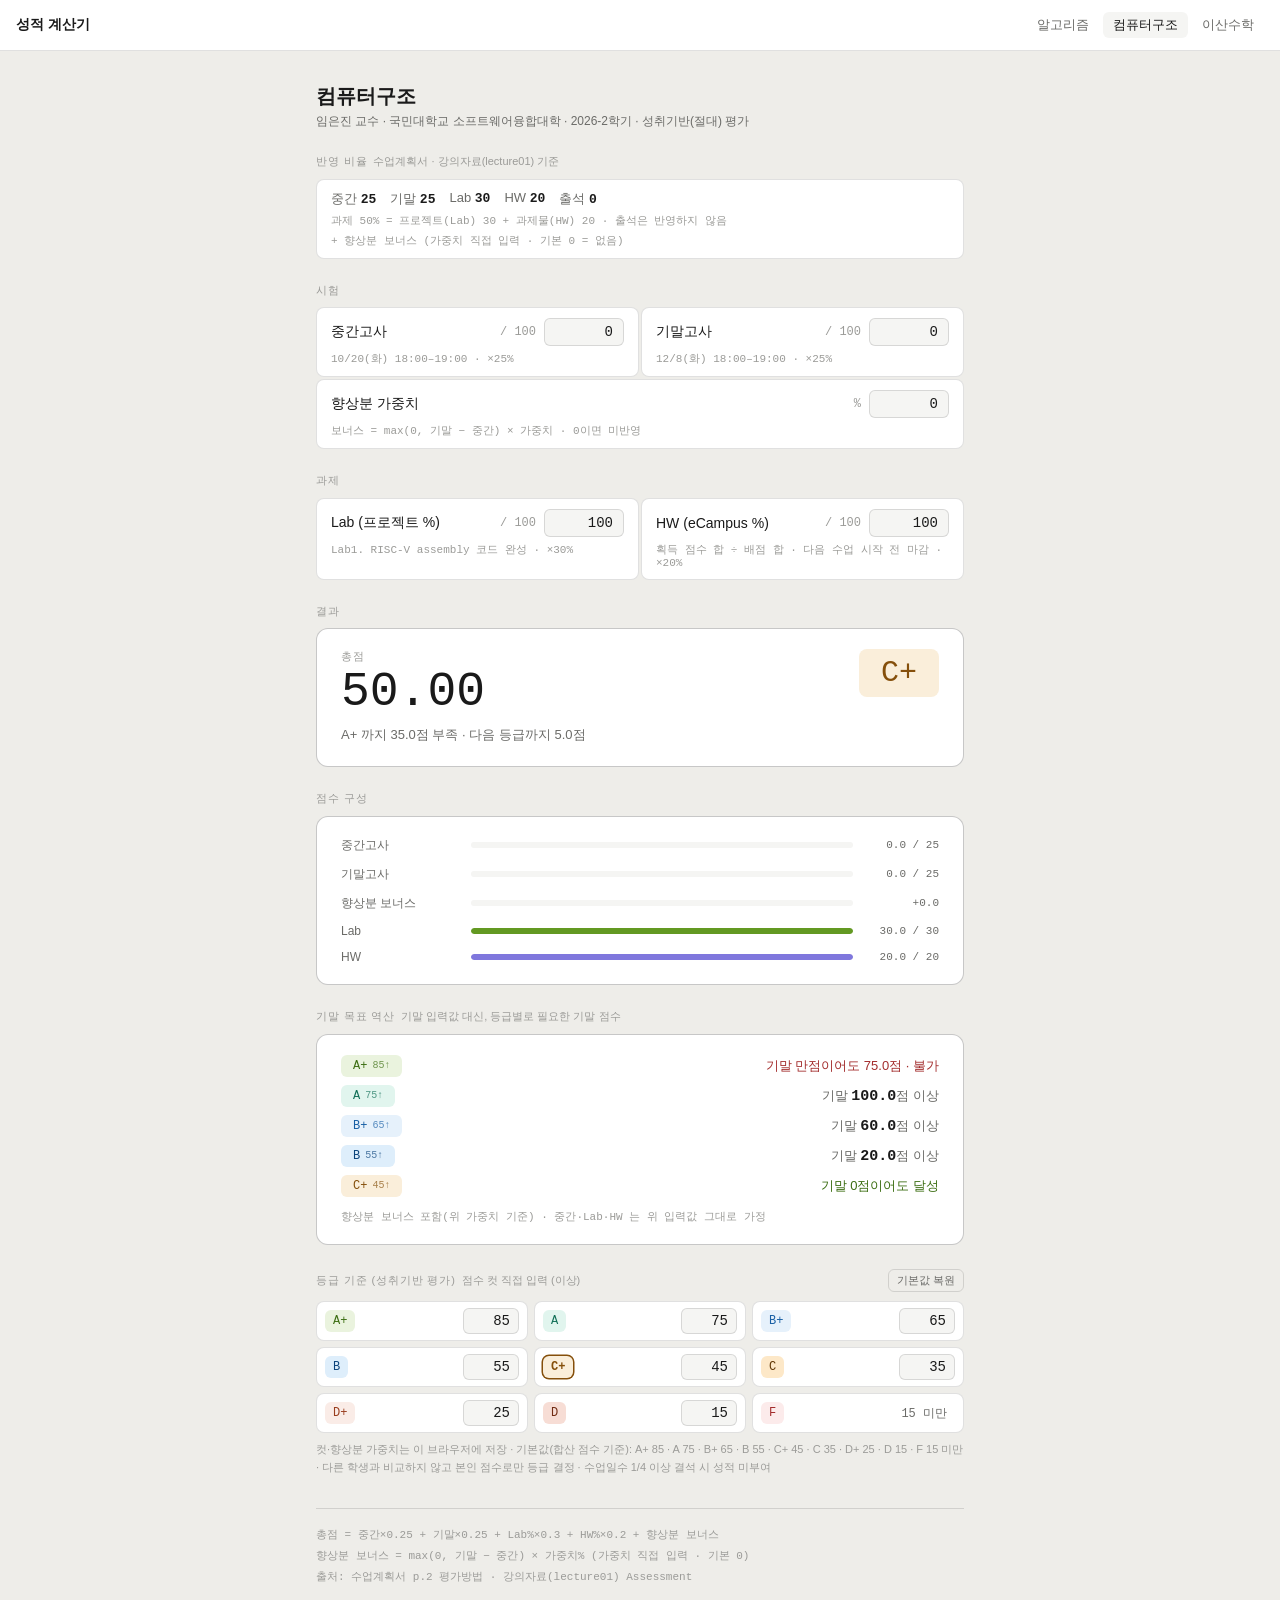
==== commit 5d0cc4c4: "컴퓨터구조: 등급 컷을 합산 점수 기준으로 교체 A+ 85 · A 75 · B+ 65 · B 55 · C+ 45 · C 35 · D+ 25 · D 15 · F 15 미만. 저장 키" ====
--- a/ca.html
+++ b/ca.html
@@ -159,18 +159,18 @@
       <button type="button" class="reset-btn" id="settings-reset">기본값 복원</button>
     </p>
     <div class="cut-grid" id="grade-chips">
-      <label class="cut-item"><span class="grade-chip grade-ap" data-grade="A+">A+</span><input type="number" id="cut-ap" min="0" max="100" step="0.5" value="95"></label>
-      <label class="cut-item"><span class="grade-chip grade-a" data-grade="A">A</span><input type="number" id="cut-a" min="0" max="100" step="0.5" value="90"></label>
-      <label class="cut-item"><span class="grade-chip grade-bp" data-grade="B+">B+</span><input type="number" id="cut-bp" min="0" max="100" step="0.5" value="85"></label>
-      <label class="cut-item"><span class="grade-chip grade-b" data-grade="B">B</span><input type="number" id="cut-b" min="0" max="100" step="0.5" value="80"></label>
-      <label class="cut-item"><span class="grade-chip grade-cp" data-grade="C+">C+</span><input type="number" id="cut-cp" min="0" max="100" step="0.5" value="75"></label>
-      <label class="cut-item"><span class="grade-chip grade-c" data-grade="C">C</span><input type="number" id="cut-c" min="0" max="100" step="0.5" value="70"></label>
-      <label class="cut-item"><span class="grade-chip grade-dp" data-grade="D+">D+</span><input type="number" id="cut-dp" min="0" max="100" step="0.5" value="65"></label>
-      <label class="cut-item"><span class="grade-chip grade-d" data-grade="D">D</span><input type="number" id="cut-d" min="0" max="100" step="0.5" value="60"></label>
-      <div class="cut-item"><span class="grade-chip grade-f" data-grade="F">F</span><span class="cut-f" id="cut-f">60 미만</span></div>
+      <label class="cut-item"><span class="grade-chip grade-ap" data-grade="A+">A+</span><input type="number" id="cut-ap" min="0" max="100" step="0.5" value="85"></label>
+      <label class="cut-item"><span class="grade-chip grade-a" data-grade="A">A</span><input type="number" id="cut-a" min="0" max="100" step="0.5" value="75"></label>
+      <label class="cut-item"><span class="grade-chip grade-bp" data-grade="B+">B+</span><input type="number" id="cut-bp" min="0" max="100" step="0.5" value="65"></label>
+      <label class="cut-item"><span class="grade-chip grade-b" data-grade="B">B</span><input type="number" id="cut-b" min="0" max="100" step="0.5" value="55"></label>
+      <label class="cut-item"><span class="grade-chip grade-cp" data-grade="C+">C+</span><input type="number" id="cut-cp" min="0" max="100" step="0.5" value="45"></label>
+      <label class="cut-item"><span class="grade-chip grade-c" data-grade="C">C</span><input type="number" id="cut-c" min="0" max="100" step="0.5" value="35"></label>
+      <label class="cut-item"><span class="grade-chip grade-dp" data-grade="D+">D+</span><input type="number" id="cut-dp" min="0" max="100" step="0.5" value="25"></label>
+      <label class="cut-item"><span class="grade-chip grade-d" data-grade="D">D</span><input type="number" id="cut-d" min="0" max="100" step="0.5" value="15"></label>
+      <div class="cut-item"><span class="grade-chip grade-f" data-grade="F">F</span><span class="cut-f" id="cut-f">15 미만</span></div>
     </div>
     <p class="grade-note goal-no hidden" id="cut-warn">컷은 A+ 부터 아래로 갈수록 낮아야 합니다</p>
-    <p class="grade-note">컷·향상분 가중치는 이 브라우저에 저장 · 기본값: A+ 95 · A 90 · B+ 85 · B 80 (확인) · C+ 이하 5점 간격 (임시) · 다른 학생과 비교하지 않고 본인 점수로만 등급 결정 · 수업일수 1/4 이상 결석 시 성적 미부여</p>
+    <p class="grade-note">컷·향상분 가중치는 이 브라우저에 저장 · 기본값(합산 점수 기준): A+ 85 · A 75 · B+ 65 · B 55 · C+ 45 · C 35 · D+ 25 · D 15 · F 15 미만 · 다른 학생과 비교하지 않고 본인 점수로만 등급 결정 · 수업일수 1/4 이상 결석 시 성적 미부여</p>
 
     <div class="page-footer">
       <div class="formula-text">
@@ -183,7 +183,7 @@
 
   <script>
     const W = { mid: 25, fin: 25, lab: 30, hw: 20 }; // 수업계획서 평가방법
-    // 등급 컷은 화면 입력값(기본: A+ 95 · A 90 · B+ 85 · B 80 확인, C+ 이하 임시)
+    // 등급 컷은 화면 입력값(기본: 합산 점수 기준 A+ 85 · A 75 · B+ 65 · B 55 · C+ 45 · C 35 · D+ 25 · D 15)
     const GRADE_DEFS = [
       ['A+', 'grade-ap', 'cut-ap'], ['A', 'grade-a', 'cut-a'], ['B+', 'grade-bp', 'cut-bp'],
       ['B', 'grade-b', 'cut-b'], ['C+', 'grade-cp', 'cut-cp'], ['C', 'grade-c', 'cut-c'],
@@ -281,13 +281,18 @@
     }
 
     // 입력값(점수·등급 컷·향상분 가중치)을 브라우저(localStorage)에 저장. 저장소를 못 쓰면 기본값으로 동작.
-    const STORE_KEY = 'ca-settings-v1';
+    const STORE_KEY = 'ca-settings-v2';
+    const OLD_STORE_KEY = 'ca-settings-v1'; // 옛 컷이 저장된 키
     const PERSIST_IDS = Array.from(document.querySelectorAll('input[type=number]')).map(el => el.id);
     const RESET_IDS = ['bonus-w', ...GRADE_DEFS.map(d => d[2])]; // '기본값 복원' 버튼 대상(컷·가중치만, 점수는 유지)
 
     function loadSettings() {
       try {
-        const saved = JSON.parse(localStorage.getItem(STORE_KEY) || '{}');
+        let saved = JSON.parse(localStorage.getItem(STORE_KEY) || 'null');
+        if (!saved) { // v1 값은 점수·가중치만 이어받고 옛 컷은 버린다
+          saved = JSON.parse(localStorage.getItem(OLD_STORE_KEY) || '{}');
+          for (const d of GRADE_DEFS) delete saved[d[2]];
+        }
         for (const id of PERSIST_IDS) if (saved[id] != null) document.getElementById(id).value = saved[id];
       } catch (e) {}
     }
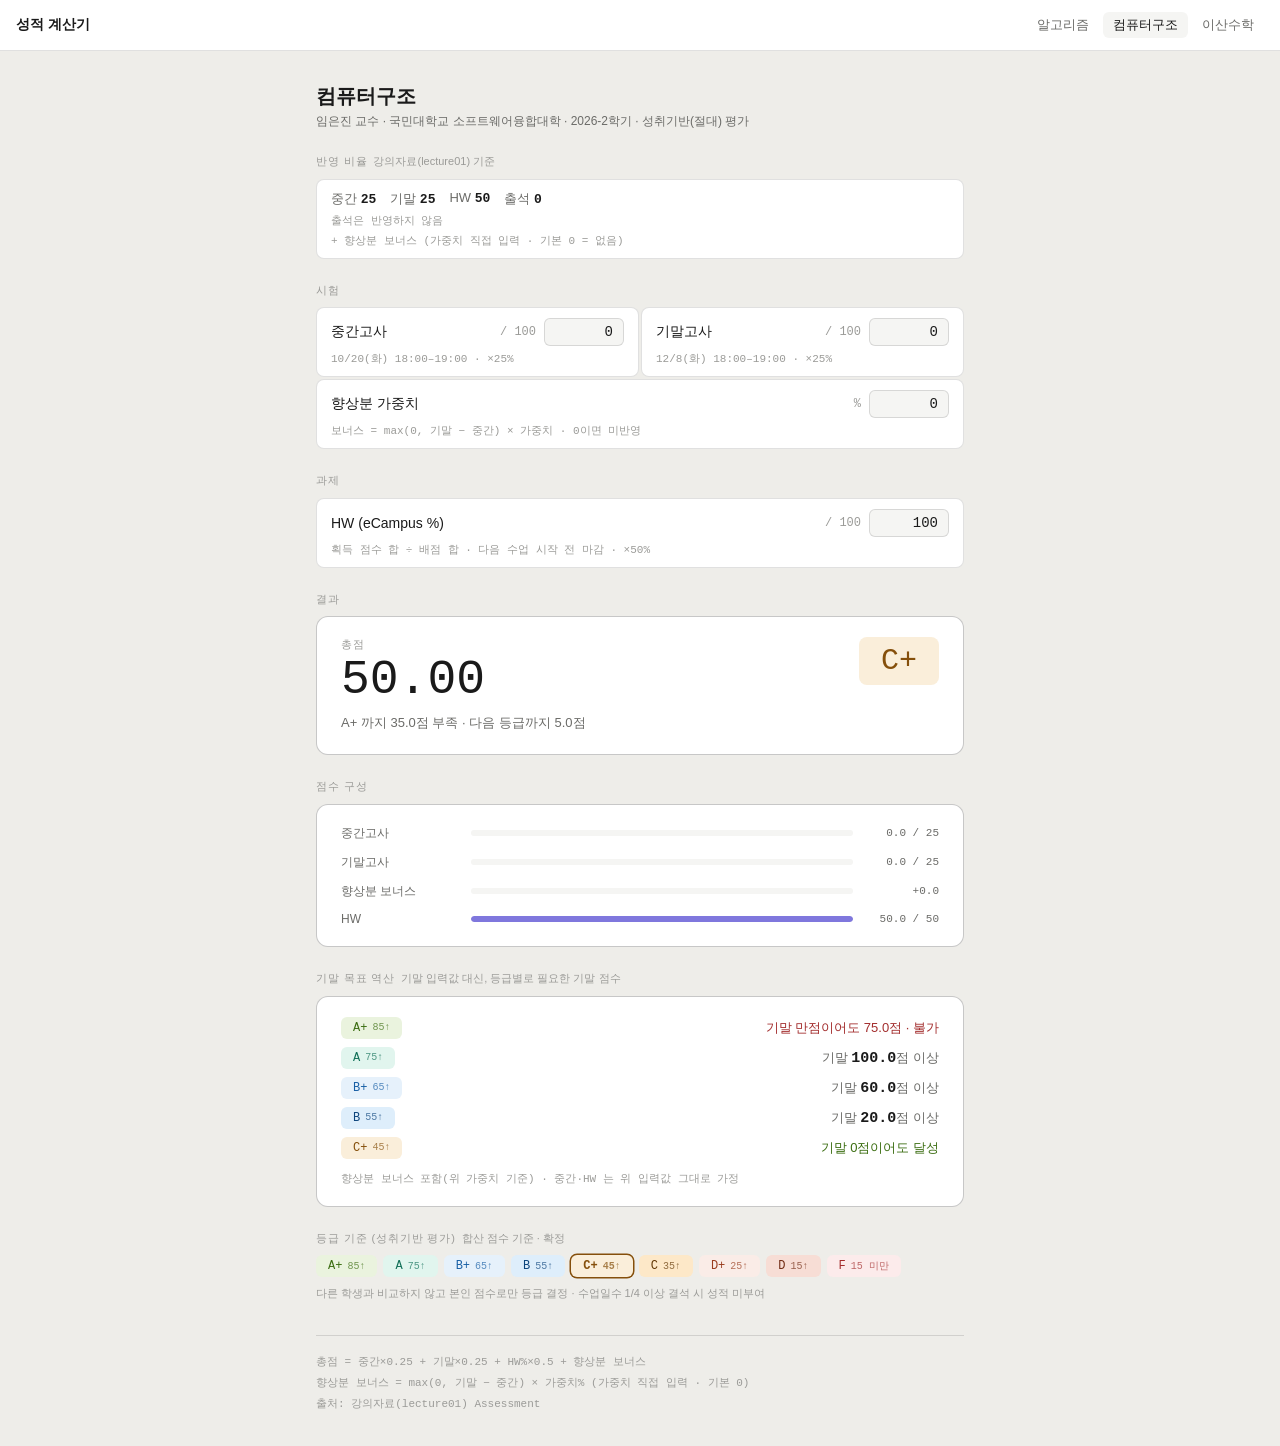
==== commit 8e01cebe: "컴퓨터구조: 등급 컷 고정 · Lab 제거 후 HW 50% 반영 컷이 확정되어 입력칸과 기본값 복원 버튼을 없애고 고정 칩으로 표시한다. Lab 은 따로 없어 입력·막대를 지우고 " ====
--- a/ca.html
+++ b/ca.html
@@ -26,14 +26,14 @@
     <!-- 반영 비율 -->
     <p class="section-label">
       반영 비율
-      <span class="section-label-sub">수업계획서 · 강의자료(lecture01) 기준</span>
+      <span class="section-label-sub">강의자료(lecture01) 기준</span>
     </p>
     <div class="input-card">
       <div class="weights-row">
-        <span>중간 <b>25</b></span><span>기말 <b>25</b></span><span>Lab <b>30</b></span>
-        <span>HW <b>20</b></span><span>출석 <b>0</b></span>
-      </div>
-      <div class="convert-hint">과제 50% = 프로젝트(Lab) 30 + 과제물(HW) 20 · 출석은 반영하지 않음</div>
+        <span>중간 <b>25</b></span><span>기말 <b>25</b></span><span>HW <b>50</b></span>
+        <span>출석 <b>0</b></span>
+      </div>
+      <div class="convert-hint">출석은 반영하지 않음</div>
       <div class="convert-hint">+ 향상분 보너스 (가중치 직접 입력 · 기본 0 = 없음)</div>
     </div>
 
@@ -75,17 +75,7 @@
     <!-- 과제 -->
     <p class="section-label">과제</p>
     <div class="input-grid-2">
-      <div class="input-card">
-        <div class="input-row">
-          <span class="input-label">Lab (프로젝트 %)</span>
-          <div class="input-right">
-            <span class="input-max">/ 100</span>
-            <input type="number" id="lab" min="0" max="100" step="1" value="100">
-          </div>
-        </div>
-        <div class="convert-hint">Lab1. RISC-V assembly 코드 완성 · ×30%</div>
-      </div>
-      <div class="input-card">
+      <div class="input-card span-2">
         <div class="input-row">
           <span class="input-label">HW (eCampus %)</span>
           <div class="input-right">
@@ -93,7 +83,7 @@
             <input type="number" id="hw" min="0" max="100" step="1" value="100">
           </div>
         </div>
-        <div class="convert-hint">획득 점수 합 ÷ 배점 합 · 다음 수업 시작 전 마감 · ×20%</div>
+        <div class="convert-hint">획득 점수 합 ÷ 배점 합 · 다음 수업 시작 전 마감 · ×50%</div>
       </div>
     </div>
 
@@ -130,14 +120,9 @@
           <span class="bar-val" id="bar-bonus-val">+0.0</span>
         </div>
         <div class="bar-row">
-          <span class="bar-label">Lab</span>
-          <div class="bar-track"><div class="bar-fill" id="bar-lab"></div></div>
-          <span class="bar-val" id="bar-lab-val">0.0 / 30</span>
-        </div>
-        <div class="bar-row">
           <span class="bar-label">HW</span>
           <div class="bar-track"><div class="bar-fill" id="bar-hw"></div></div>
-          <span class="bar-val" id="bar-hw-val">0.0 / 20</span>
+          <span class="bar-val" id="bar-hw-val">0.0 / 50</span>
         </div>
       </div>
     </div>
@@ -149,57 +134,51 @@
     </p>
     <div class="result-card">
       <div class="goal-list" id="goal-list"></div>
-      <div class="convert-hint goal-note">향상분 보너스 포함(위 가중치 기준) · 중간·Lab·HW 는 위 입력값 그대로 가정</div>
+      <div class="convert-hint goal-note">향상분 보너스 포함(위 가중치 기준) · 중간·HW 는 위 입력값 그대로 가정</div>
     </div>
 
     <!-- 등급 기준 -->
     <p class="section-label">
       등급 기준 (성취기반 평가)
-      <span class="section-label-sub">점수 컷 직접 입력 (이상)</span>
-      <button type="button" class="reset-btn" id="settings-reset">기본값 복원</button>
+      <span class="section-label-sub">합산 점수 기준 · 확정</span>
     </p>
-    <div class="cut-grid" id="grade-chips">
-      <label class="cut-item"><span class="grade-chip grade-ap" data-grade="A+">A+</span><input type="number" id="cut-ap" min="0" max="100" step="0.5" value="85"></label>
-      <label class="cut-item"><span class="grade-chip grade-a" data-grade="A">A</span><input type="number" id="cut-a" min="0" max="100" step="0.5" value="75"></label>
-      <label class="cut-item"><span class="grade-chip grade-bp" data-grade="B+">B+</span><input type="number" id="cut-bp" min="0" max="100" step="0.5" value="65"></label>
-      <label class="cut-item"><span class="grade-chip grade-b" data-grade="B">B</span><input type="number" id="cut-b" min="0" max="100" step="0.5" value="55"></label>
-      <label class="cut-item"><span class="grade-chip grade-cp" data-grade="C+">C+</span><input type="number" id="cut-cp" min="0" max="100" step="0.5" value="45"></label>
-      <label class="cut-item"><span class="grade-chip grade-c" data-grade="C">C</span><input type="number" id="cut-c" min="0" max="100" step="0.5" value="35"></label>
-      <label class="cut-item"><span class="grade-chip grade-dp" data-grade="D+">D+</span><input type="number" id="cut-dp" min="0" max="100" step="0.5" value="25"></label>
-      <label class="cut-item"><span class="grade-chip grade-d" data-grade="D">D</span><input type="number" id="cut-d" min="0" max="100" step="0.5" value="15"></label>
-      <div class="cut-item"><span class="grade-chip grade-f" data-grade="F">F</span><span class="cut-f" id="cut-f">15 미만</span></div>
-    </div>
-    <p class="grade-note goal-no hidden" id="cut-warn">컷은 A+ 부터 아래로 갈수록 낮아야 합니다</p>
-    <p class="grade-note">컷·향상분 가중치는 이 브라우저에 저장 · 기본값(합산 점수 기준): A+ 85 · A 75 · B+ 65 · B 55 · C+ 45 · C 35 · D+ 25 · D 15 · F 15 미만 · 다른 학생과 비교하지 않고 본인 점수로만 등급 결정 · 수업일수 1/4 이상 결석 시 성적 미부여</p>
+    <div class="grade-chips" id="grade-chips">
+      <div class="grade-chip grade-ap" data-grade="A+">A+ <span class="threshold">85↑</span></div>
+      <div class="grade-chip grade-a" data-grade="A">A <span class="threshold">75↑</span></div>
+      <div class="grade-chip grade-bp" data-grade="B+">B+ <span class="threshold">65↑</span></div>
+      <div class="grade-chip grade-b" data-grade="B">B <span class="threshold">55↑</span></div>
+      <div class="grade-chip grade-cp" data-grade="C+">C+ <span class="threshold">45↑</span></div>
+      <div class="grade-chip grade-c" data-grade="C">C <span class="threshold">35↑</span></div>
+      <div class="grade-chip grade-dp" data-grade="D+">D+ <span class="threshold">25↑</span></div>
+      <div class="grade-chip grade-d" data-grade="D">D <span class="threshold">15↑</span></div>
+      <div class="grade-chip grade-f" data-grade="F">F <span class="threshold">15 미만</span></div>
+    </div>
+    <p class="grade-note">다른 학생과 비교하지 않고 본인 점수로만 등급 결정 · 수업일수 1/4 이상 결석 시 성적 미부여</p>
 
     <div class="page-footer">
       <div class="formula-text">
-        총점 = 중간×0.25 + 기말×0.25 + Lab%×0.3 + HW%×0.2 + 향상분 보너스<br>
+        총점 = 중간×0.25 + 기말×0.25 + HW%×0.5 + 향상분 보너스<br>
         향상분 보너스 = max(0, 기말 − 중간) × 가중치% (가중치 직접 입력 · 기본 0)<br>
-        출처: 수업계획서 p.2 평가방법 · 강의자료(lecture01) Assessment
+        출처: 강의자료(lecture01) Assessment
       </div>
     </div>
   </div>
 
   <script>
-    const W = { mid: 25, fin: 25, lab: 30, hw: 20 }; // 수업계획서 평가방법
-    // 등급 컷은 화면 입력값(기본: 합산 점수 기준 A+ 85 · A 75 · B+ 65 · B 55 · C+ 45 · C 35 · D+ 25 · D 15)
-    const GRADE_DEFS = [
-      ['A+', 'grade-ap', 'cut-ap'], ['A', 'grade-a', 'cut-a'], ['B+', 'grade-bp', 'cut-bp'],
-      ['B', 'grade-b', 'cut-b'], ['C+', 'grade-cp', 'cut-cp'], ['C', 'grade-c', 'cut-c'],
-      ['D+', 'grade-dp', 'cut-dp'], ['D', 'grade-d', 'cut-d'],
+    const W = { mid: 25, fin: 25, hw: 50 }; // 강의자료(lecture01) Assessment
+    const GRADES = [
+      [85, 'A+', 'grade-ap'], [75, 'A', 'grade-a'], [65, 'B+', 'grade-bp'],
+      [55, 'B', 'grade-b'], [45, 'C+', 'grade-cp'], [35, 'C', 'grade-c'],
+      [25, 'D+', 'grade-dp'], [15, 'D', 'grade-d'],
     ];
+    const GOAL_TARGETS = GRADES.slice(0, 5); // A+ ~ C+
 
     function clamp(v, mn, mx) { return Math.min(mx, Math.max(mn, parseFloat(v) || 0)); }
     function val(id, mn, mx) { return clamp(document.getElementById(id).value, mn, mx); }
     function setText(id, text) { document.getElementById(id).textContent = text; }
 
-    function readGrades() {
-      return GRADE_DEFS.map(([label, cls, id]) => [val(id, 0, 100), label, cls]);
-    }
-
-    function getGrade(s, grades) {
-      for (const [min, label, cls] of grades) if (s >= min) return [label, cls];
+    function getGrade(s) {
+      for (const [min, label, cls] of GRADES) if (s >= min) return [label, cls];
       return ['F', 'grade-f'];
     }
 
@@ -241,9 +220,8 @@
       const vMid   = mid * W.mid / 100;
       const vFin   = fin * W.fin / 100;
       const vBonus = gain * wb;
-      const vLab   = val('lab', 0, 100) * W.lab / 100;
       const vHw    = val('hw', 0, 100) * W.hw / 100;
-      const base   = vMid + vLab + vHw; // 기말·향상분 제외
+      const base   = vMid + vHw; // 기말·향상분 제외
       const total  = base + vFin + vBonus;
 
       setText('total', total.toFixed(2));
@@ -251,48 +229,37 @@
         ? `향상 ${gain.toFixed(1)}점 × ${(wb * 100).toFixed(0)}% = +${vBonus.toFixed(2)}점 · 기말이 중간보다 낮으면 0`
         : '보너스 = max(0, 기말 − 중간) × 가중치 · 0이면 미반영');
 
-      const grades = readGrades();
-      const descending = grades.every((g, i) => i === 0 || g[0] < grades[i - 1][0]);
-      document.getElementById('cut-warn').classList.toggle('hidden', descending);
-      setText('cut-f', `${grades[grades.length - 1][0]} 미만`);
-
-      const [grade, gradeClass] = getGrade(total, grades);
+      const [grade, gradeClass] = getGrade(total);
       const badge = document.getElementById('grade-badge');
       badge.textContent = grade;
       badge.className = 'grade-badge ' + gradeClass;
       document.querySelectorAll('#grade-chips .grade-chip').forEach(c =>
         c.classList.toggle('current', c.dataset.grade === grade));
 
-      const aPlus = grades[0][0];
+      const aPlus = GRADES[0][0];
       if (total >= aPlus) {
         setText('hint', `A+ 기준(${aPlus}점)을 충족합니다`);
       } else {
-        const nextUp = Math.min(...grades.map(g => g[0]).filter(t => t > total));
+        const nextUp = Math.min(...GRADES.map(g => g[0]).filter(t => t > total));
         setText('hint', `A+ 까지 ${(aPlus - total).toFixed(1)}점 부족  ·  다음 등급까지 ${(nextUp - total).toFixed(1)}점`);
       }
 
       setBar('bar-mid', vMid, W.mid, '#378ADD');
       setBar('bar-fin', vFin, W.fin, '#1D9E75');
       setBar('bar-bonus', vBonus, 100 * wb, '#EF9F27', { prefix: true, noMax: true });
-      setBar('bar-lab', vLab, W.lab, '#639922');
       setBar('bar-hw',  vHw,  W.hw,  '#7F77DD');
 
-      renderGoals(grades.slice(0, 5), base, W.fin / 100, wb, mid); // A+ ~ C+
-    }
-
-    // 입력값(점수·등급 컷·향상분 가중치)을 브라우저(localStorage)에 저장. 저장소를 못 쓰면 기본값으로 동작.
+      renderGoals(GOAL_TARGETS, base, W.fin / 100, wb, mid); // A+ ~ C+
+    }
+
+    // 입력값(점수·향상분 가중치)을 브라우저(localStorage)에 저장. 저장소를 못 쓰면 기본값으로 동작.
     const STORE_KEY = 'ca-settings-v2';
-    const OLD_STORE_KEY = 'ca-settings-v1'; // 옛 컷이 저장된 키
+    const OLD_STORE_KEY = 'ca-settings-v1';
     const PERSIST_IDS = Array.from(document.querySelectorAll('input[type=number]')).map(el => el.id);
-    const RESET_IDS = ['bonus-w', ...GRADE_DEFS.map(d => d[2])]; // '기본값 복원' 버튼 대상(컷·가중치만, 점수는 유지)
 
     function loadSettings() {
       try {
-        let saved = JSON.parse(localStorage.getItem(STORE_KEY) || 'null');
-        if (!saved) { // v1 값은 점수·가중치만 이어받고 옛 컷은 버린다
-          saved = JSON.parse(localStorage.getItem(OLD_STORE_KEY) || '{}');
-          for (const d of GRADE_DEFS) delete saved[d[2]];
-        }
+        const saved = JSON.parse(localStorage.getItem(STORE_KEY) || localStorage.getItem(OLD_STORE_KEY) || '{}');
         for (const id of PERSIST_IDS) if (saved[id] != null) document.getElementById(id).value = saved[id];
       } catch (e) {}
     }
@@ -304,20 +271,10 @@
       } catch (e) {}
     }
 
-    function resetSettings() {
-      for (const id of RESET_IDS) {
-        const el = document.getElementById(id);
-        el.value = el.defaultValue;
-      }
-      saveSettings(); // 점수 입력값은 유지, 컷·가중치만 기본값으로
-      calc();
-    }
-
     document.querySelectorAll('input[type=number]').forEach(el => {
       el.addEventListener('input', calc);
       el.addEventListener('input', saveSettings);
     });
-    document.getElementById('settings-reset').addEventListener('click', resetSettings);
     loadSettings();
     calc();
   </script>
--- a/style.css
+++ b/style.css
@@ -390,39 +390,6 @@
   gap: 2px;
 }
 
-/* ── Editable grade cuts ── */
-.cut-grid { display: grid; grid-template-columns: repeat(3, 1fr); gap: 6px; }
-
-.cut-item {
-  display: flex;
-  align-items: center;
-  justify-content: space-between;
-  gap: 6px;
-  background: var(--bg);
-  border: 0.5px solid var(--border);
-  border-radius: var(--radius-md);
-  padding: 6px 8px;
-}
-
-.cut-item .grade-chip { padding: 4px 8px; }
-.cut-item input[type=number] { width: 56px; padding: 4px 8px; }
-.cut-f { font-size: 12px; font-family: var(--font-mono); color: var(--text-secondary); padding-right: 8px; }
-
-.reset-btn {
-  margin-left: auto;
-  font-family: var(--font-sans);
-  font-size: 11px;
-  letter-spacing: 0;
-  color: var(--text-secondary);
-  background: none;
-  border: 0.5px solid var(--border);
-  border-radius: 6px;
-  padding: 3px 8px;
-  cursor: pointer;
-}
-
-.reset-btn:hover { color: var(--text); border-color: var(--border-strong); }
-
 /* ── Responsive ── */
 @media (max-width: 520px) {
   .input-grid-2 { grid-template-columns: 1fr; }
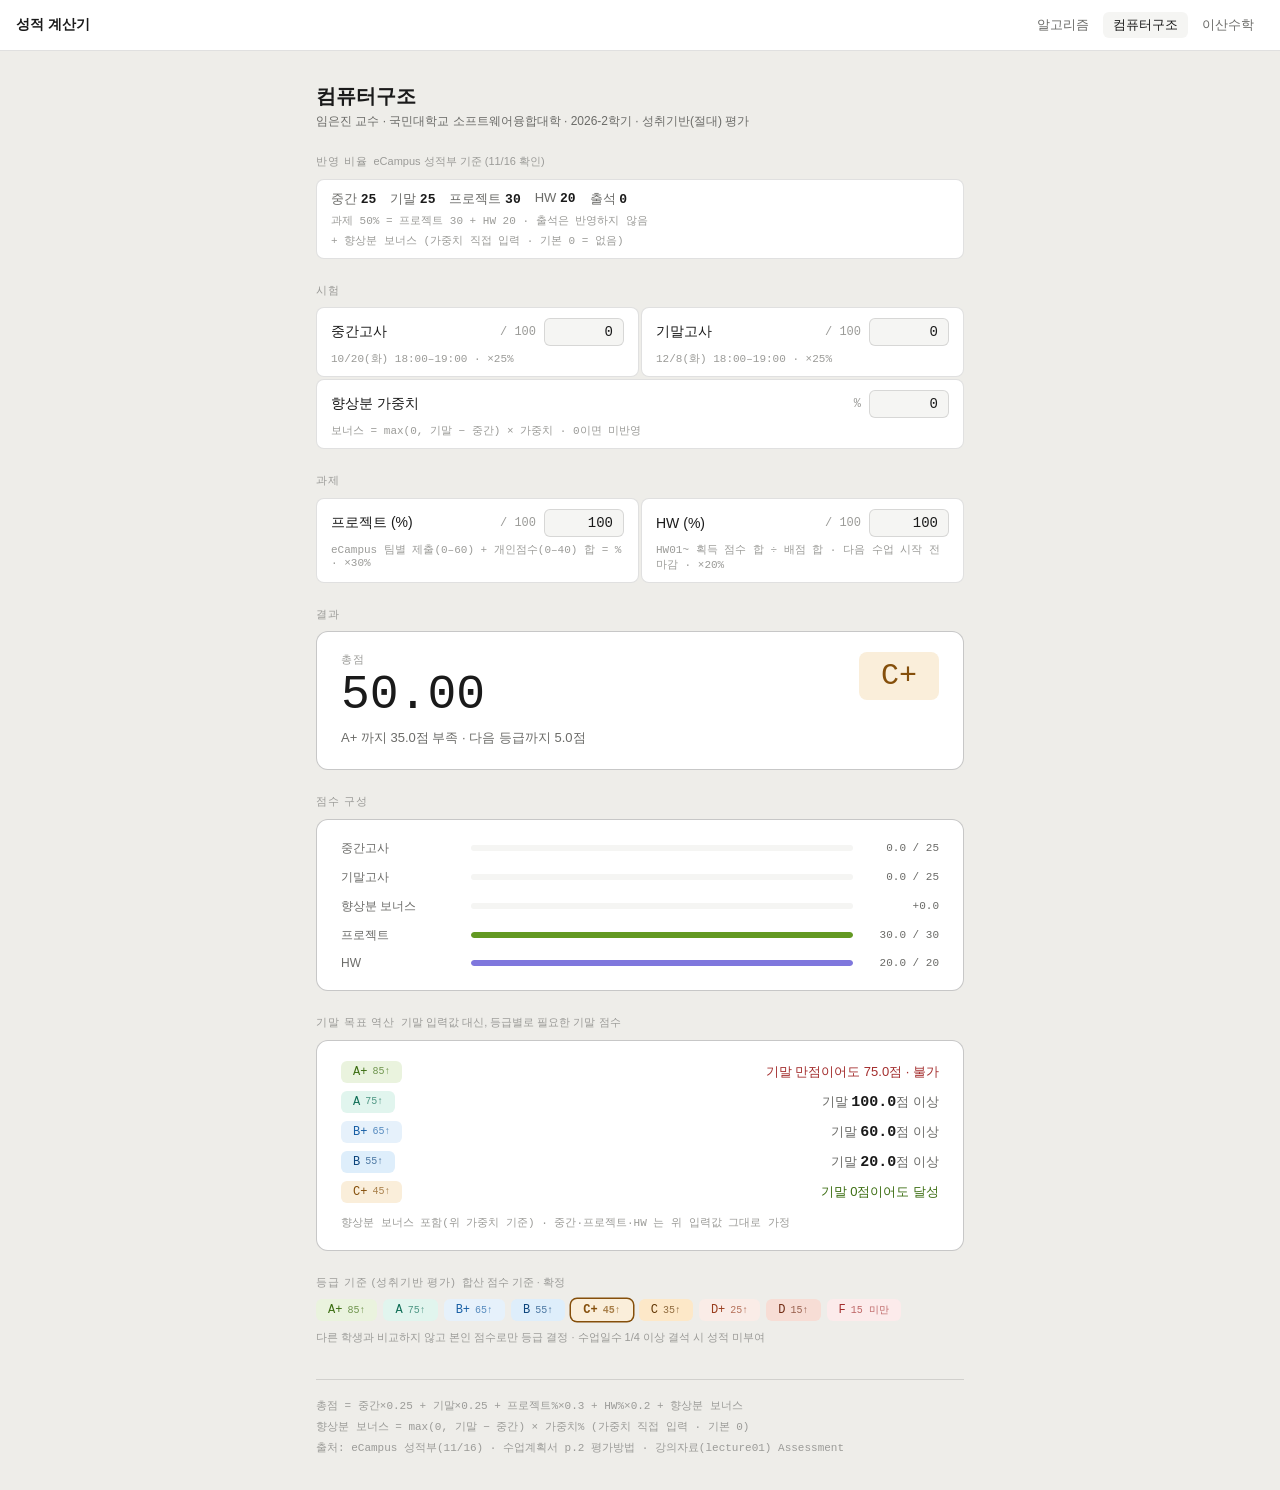
==== commit f8719969: "이산수학: 개인 점수 기본값 제거·퀴즈 예정 칸 / 컴구: 성적부 비율(프로젝트 30·HW 20) - 이산수학: 퀴즈 획득 점수를 코드에서 빼고 배점만 남김(4&5 만 20, 나머" ====
--- a/ca.html
+++ b/ca.html
@@ -26,14 +26,14 @@
     <!-- 반영 비율 -->
     <p class="section-label">
       반영 비율
-      <span class="section-label-sub">강의자료(lecture01) 기준</span>
+      <span class="section-label-sub">eCampus 성적부 기준 (11/16 확인)</span>
     </p>
     <div class="input-card">
       <div class="weights-row">
-        <span>중간 <b>25</b></span><span>기말 <b>25</b></span><span>HW <b>50</b></span>
-        <span>출석 <b>0</b></span>
-      </div>
-      <div class="convert-hint">출석은 반영하지 않음</div>
+        <span>중간 <b>25</b></span><span>기말 <b>25</b></span><span>프로젝트 <b>30</b></span>
+        <span>HW <b>20</b></span><span>출석 <b>0</b></span>
+      </div>
+      <div class="convert-hint">과제 50% = 프로젝트 30 + HW 20 · 출석은 반영하지 않음</div>
       <div class="convert-hint">+ 향상분 보너스 (가중치 직접 입력 · 기본 0 = 없음)</div>
     </div>
 
@@ -75,15 +75,25 @@
     <!-- 과제 -->
     <p class="section-label">과제</p>
     <div class="input-grid-2">
-      <div class="input-card span-2">
-        <div class="input-row">
-          <span class="input-label">HW (eCampus %)</span>
+      <div class="input-card">
+        <div class="input-row">
+          <span class="input-label">프로젝트 (%)</span>
+          <div class="input-right">
+            <span class="input-max">/ 100</span>
+            <input type="number" id="project" min="0" max="100" step="1" value="100">
+          </div>
+        </div>
+        <div class="convert-hint">eCampus 팀별 제출(0–60) + 개인점수(0–40) 합 = % · ×30%</div>
+      </div>
+      <div class="input-card">
+        <div class="input-row">
+          <span class="input-label">HW (%)</span>
           <div class="input-right">
             <span class="input-max">/ 100</span>
             <input type="number" id="hw" min="0" max="100" step="1" value="100">
           </div>
         </div>
-        <div class="convert-hint">획득 점수 합 ÷ 배점 합 · 다음 수업 시작 전 마감 · ×50%</div>
+        <div class="convert-hint">HW01~ 획득 점수 합 ÷ 배점 합 · 다음 수업 시작 전 마감 · ×20%</div>
       </div>
     </div>
 
@@ -120,9 +130,14 @@
           <span class="bar-val" id="bar-bonus-val">+0.0</span>
         </div>
         <div class="bar-row">
+          <span class="bar-label">프로젝트</span>
+          <div class="bar-track"><div class="bar-fill" id="bar-project"></div></div>
+          <span class="bar-val" id="bar-project-val">0.0 / 30</span>
+        </div>
+        <div class="bar-row">
           <span class="bar-label">HW</span>
           <div class="bar-track"><div class="bar-fill" id="bar-hw"></div></div>
-          <span class="bar-val" id="bar-hw-val">0.0 / 50</span>
+          <span class="bar-val" id="bar-hw-val">0.0 / 20</span>
         </div>
       </div>
     </div>
@@ -134,7 +149,7 @@
     </p>
     <div class="result-card">
       <div class="goal-list" id="goal-list"></div>
-      <div class="convert-hint goal-note">향상분 보너스 포함(위 가중치 기준) · 중간·HW 는 위 입력값 그대로 가정</div>
+      <div class="convert-hint goal-note">향상분 보너스 포함(위 가중치 기준) · 중간·프로젝트·HW 는 위 입력값 그대로 가정</div>
     </div>
 
     <!-- 등급 기준 -->
@@ -157,15 +172,15 @@
 
     <div class="page-footer">
       <div class="formula-text">
-        총점 = 중간×0.25 + 기말×0.25 + HW%×0.5 + 향상분 보너스<br>
+        총점 = 중간×0.25 + 기말×0.25 + 프로젝트%×0.3 + HW%×0.2 + 향상분 보너스<br>
         향상분 보너스 = max(0, 기말 − 중간) × 가중치% (가중치 직접 입력 · 기본 0)<br>
-        출처: 강의자료(lecture01) Assessment
+        출처: eCampus 성적부(11/16) · 수업계획서 p.2 평가방법 · 강의자료(lecture01) Assessment
       </div>
     </div>
   </div>
 
   <script>
-    const W = { mid: 25, fin: 25, hw: 50 }; // 강의자료(lecture01) Assessment
+    const W = { mid: 25, fin: 25, project: 30, hw: 20 }; // eCampus 성적부 (= 수업계획서 평가방법)
     const GRADES = [
       [85, 'A+', 'grade-ap'], [75, 'A', 'grade-a'], [65, 'B+', 'grade-bp'],
       [55, 'B', 'grade-b'], [45, 'C+', 'grade-cp'], [35, 'C', 'grade-c'],
@@ -220,8 +235,9 @@
       const vMid   = mid * W.mid / 100;
       const vFin   = fin * W.fin / 100;
       const vBonus = gain * wb;
+      const vProject = val('project', 0, 100) * W.project / 100;
       const vHw    = val('hw', 0, 100) * W.hw / 100;
-      const base   = vMid + vHw; // 기말·향상분 제외
+      const base   = vMid + vProject + vHw; // 기말·향상분 제외
       const total  = base + vFin + vBonus;
 
       setText('total', total.toFixed(2));
@@ -247,6 +263,7 @@
       setBar('bar-mid', vMid, W.mid, '#378ADD');
       setBar('bar-fin', vFin, W.fin, '#1D9E75');
       setBar('bar-bonus', vBonus, 100 * wb, '#EF9F27', { prefix: true, noMax: true });
+      setBar('bar-project', vProject, W.project, '#639922');
       setBar('bar-hw',  vHw,  W.hw,  '#7F77DD');
 
       renderGoals(GOAL_TARGETS, base, W.fin / 100, wb, mid); // A+ ~ C+
@@ -260,6 +277,11 @@
     function loadSettings() {
       try {
         const saved = JSON.parse(localStorage.getItem(STORE_KEY) || localStorage.getItem(OLD_STORE_KEY) || '{}');
+        if (saved.project == null) { // 옛 Lab 입력값 → 프로젝트 (v2 에 없으면 v1 에서)
+          const lab = saved.lab != null ? saved.lab
+            : JSON.parse(localStorage.getItem(OLD_STORE_KEY) || '{}').lab;
+          if (lab != null) saved.project = lab;
+        }
         for (const id of PERSIST_IDS) if (saved[id] != null) document.getElementById(id).value = saved[id];
       } catch (e) {}
     }
